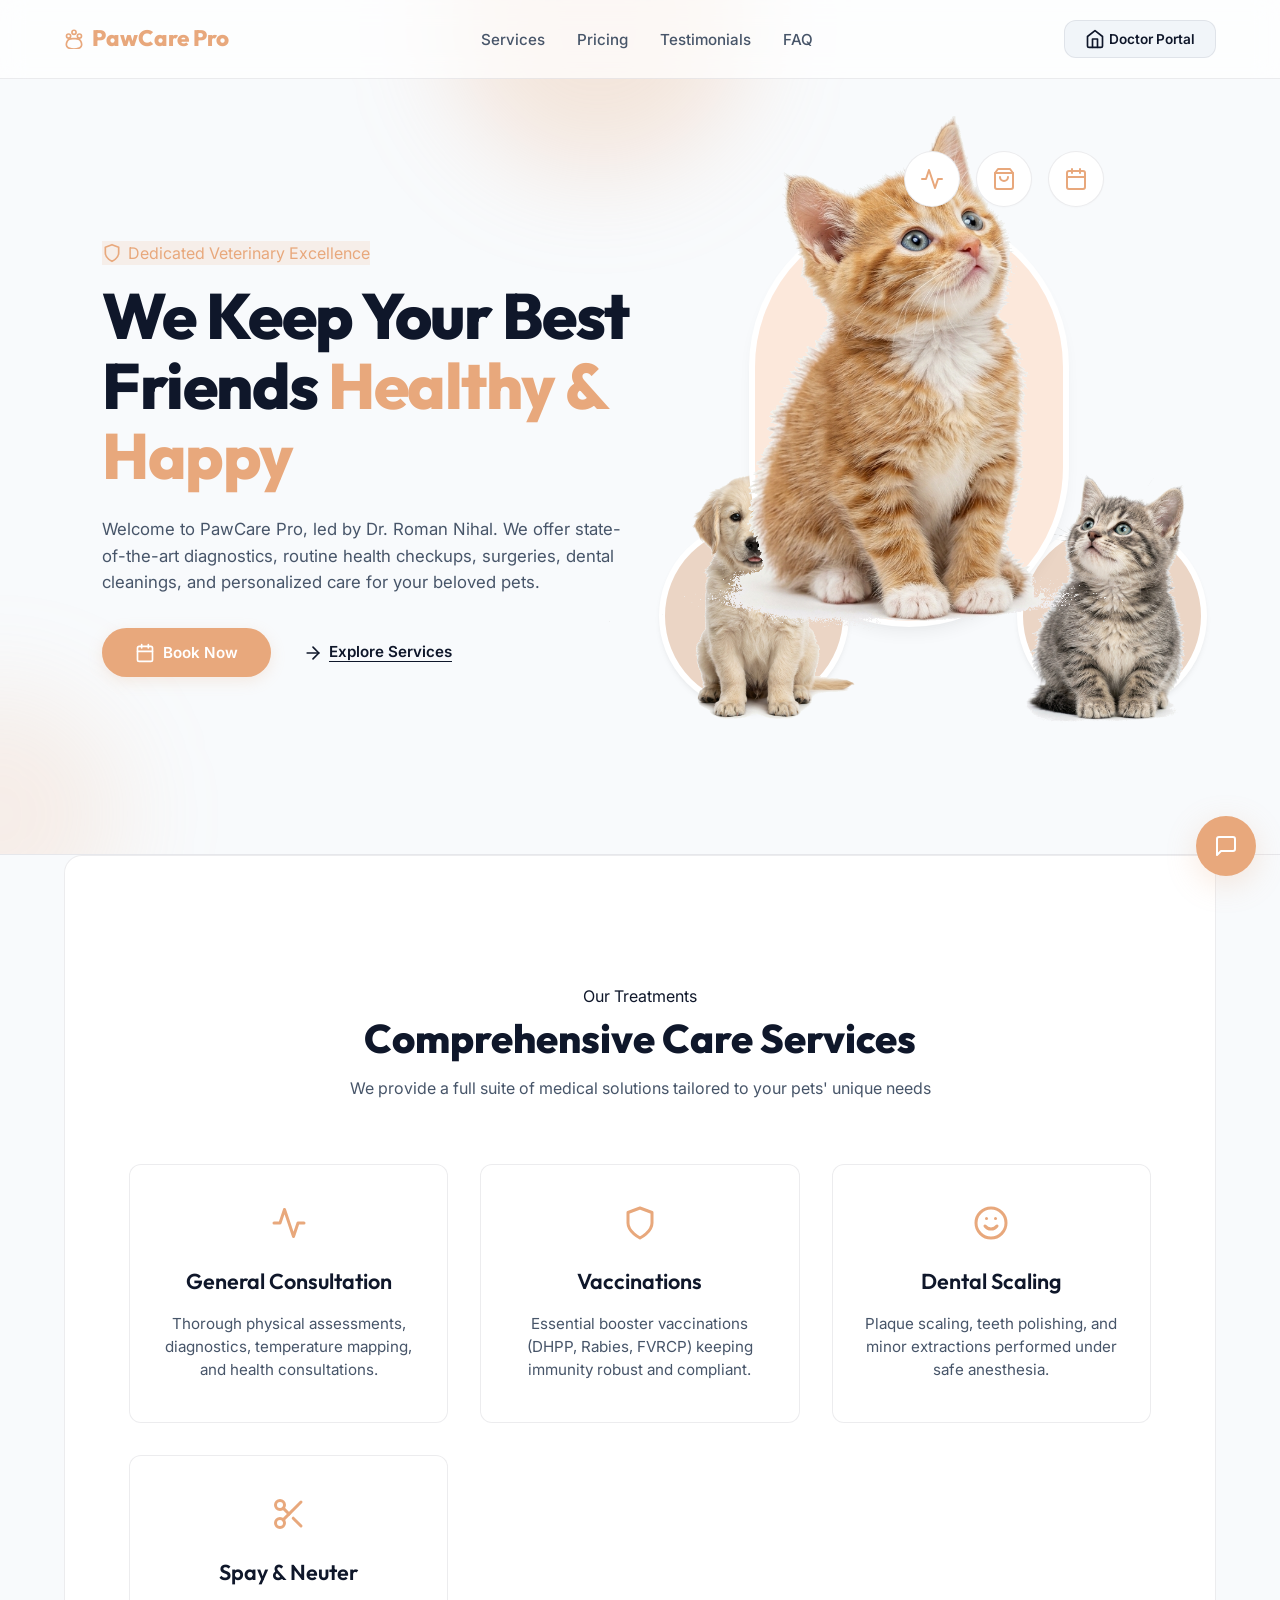
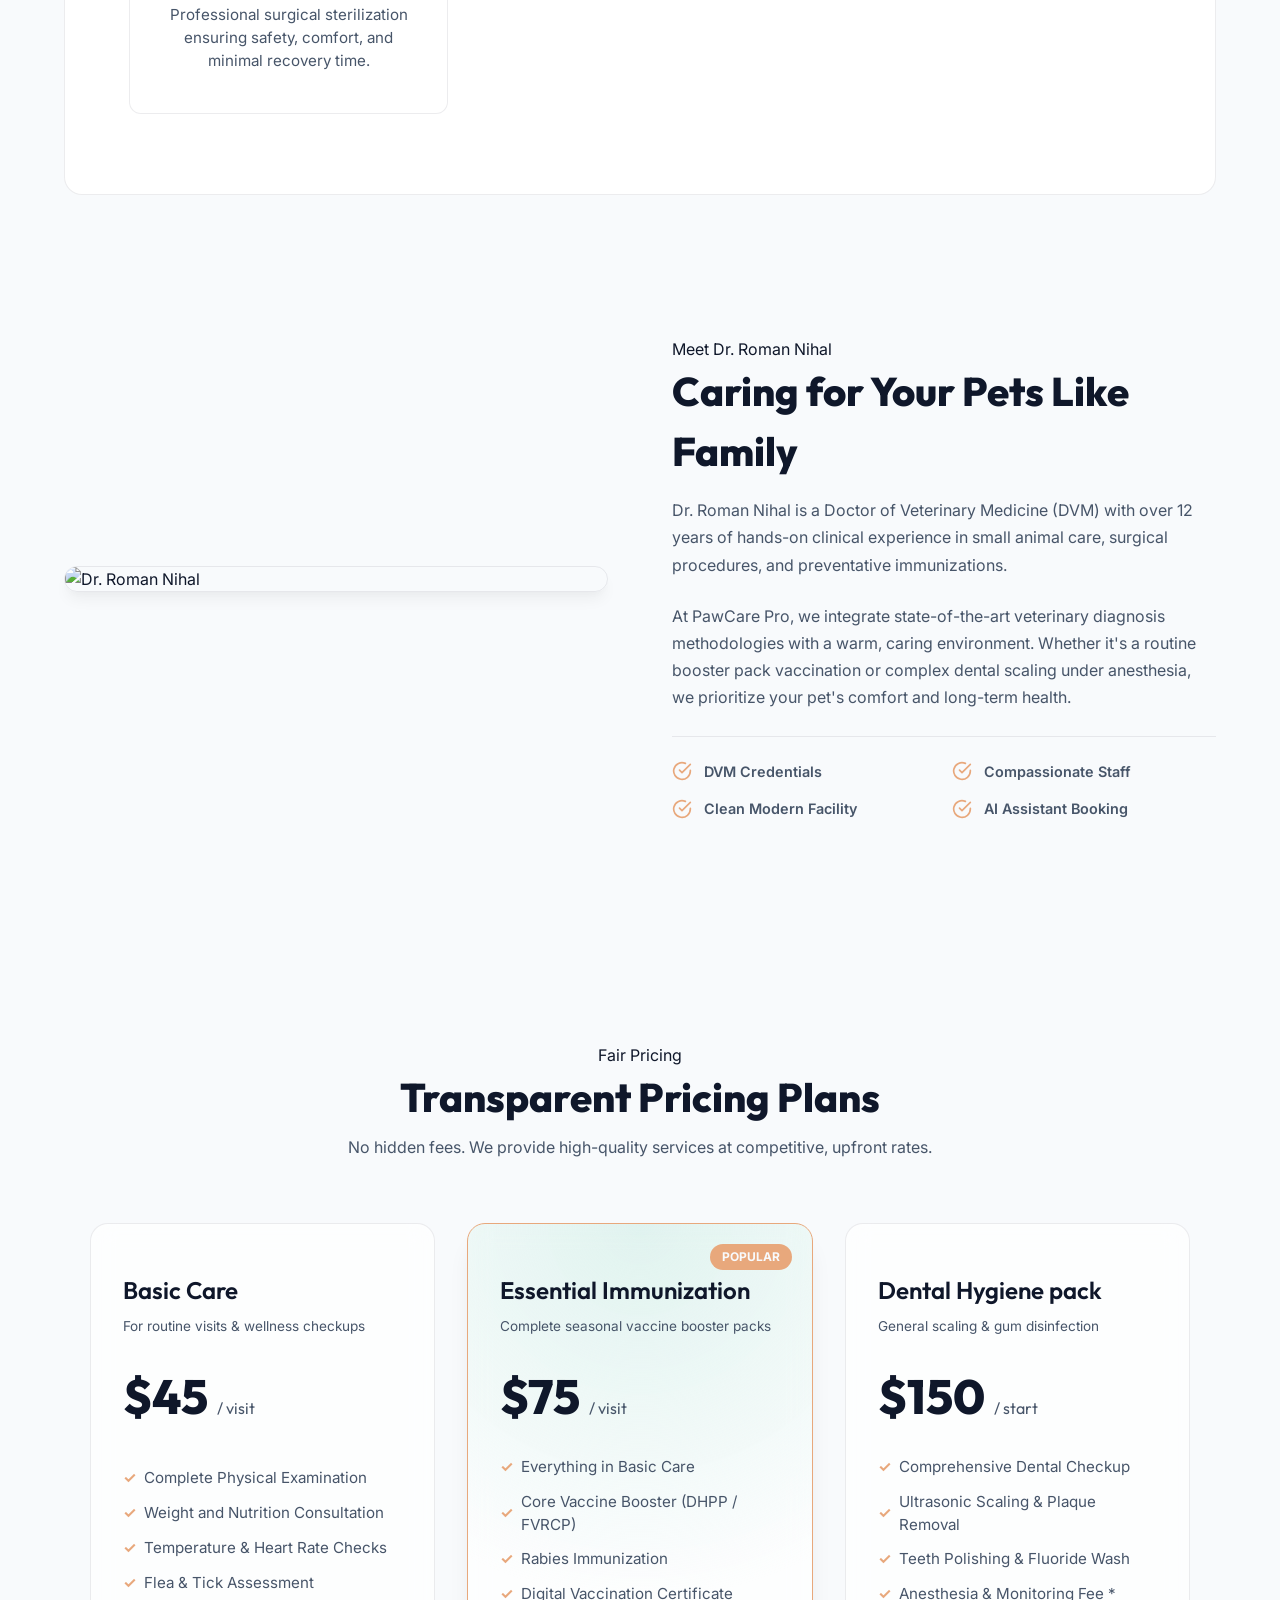
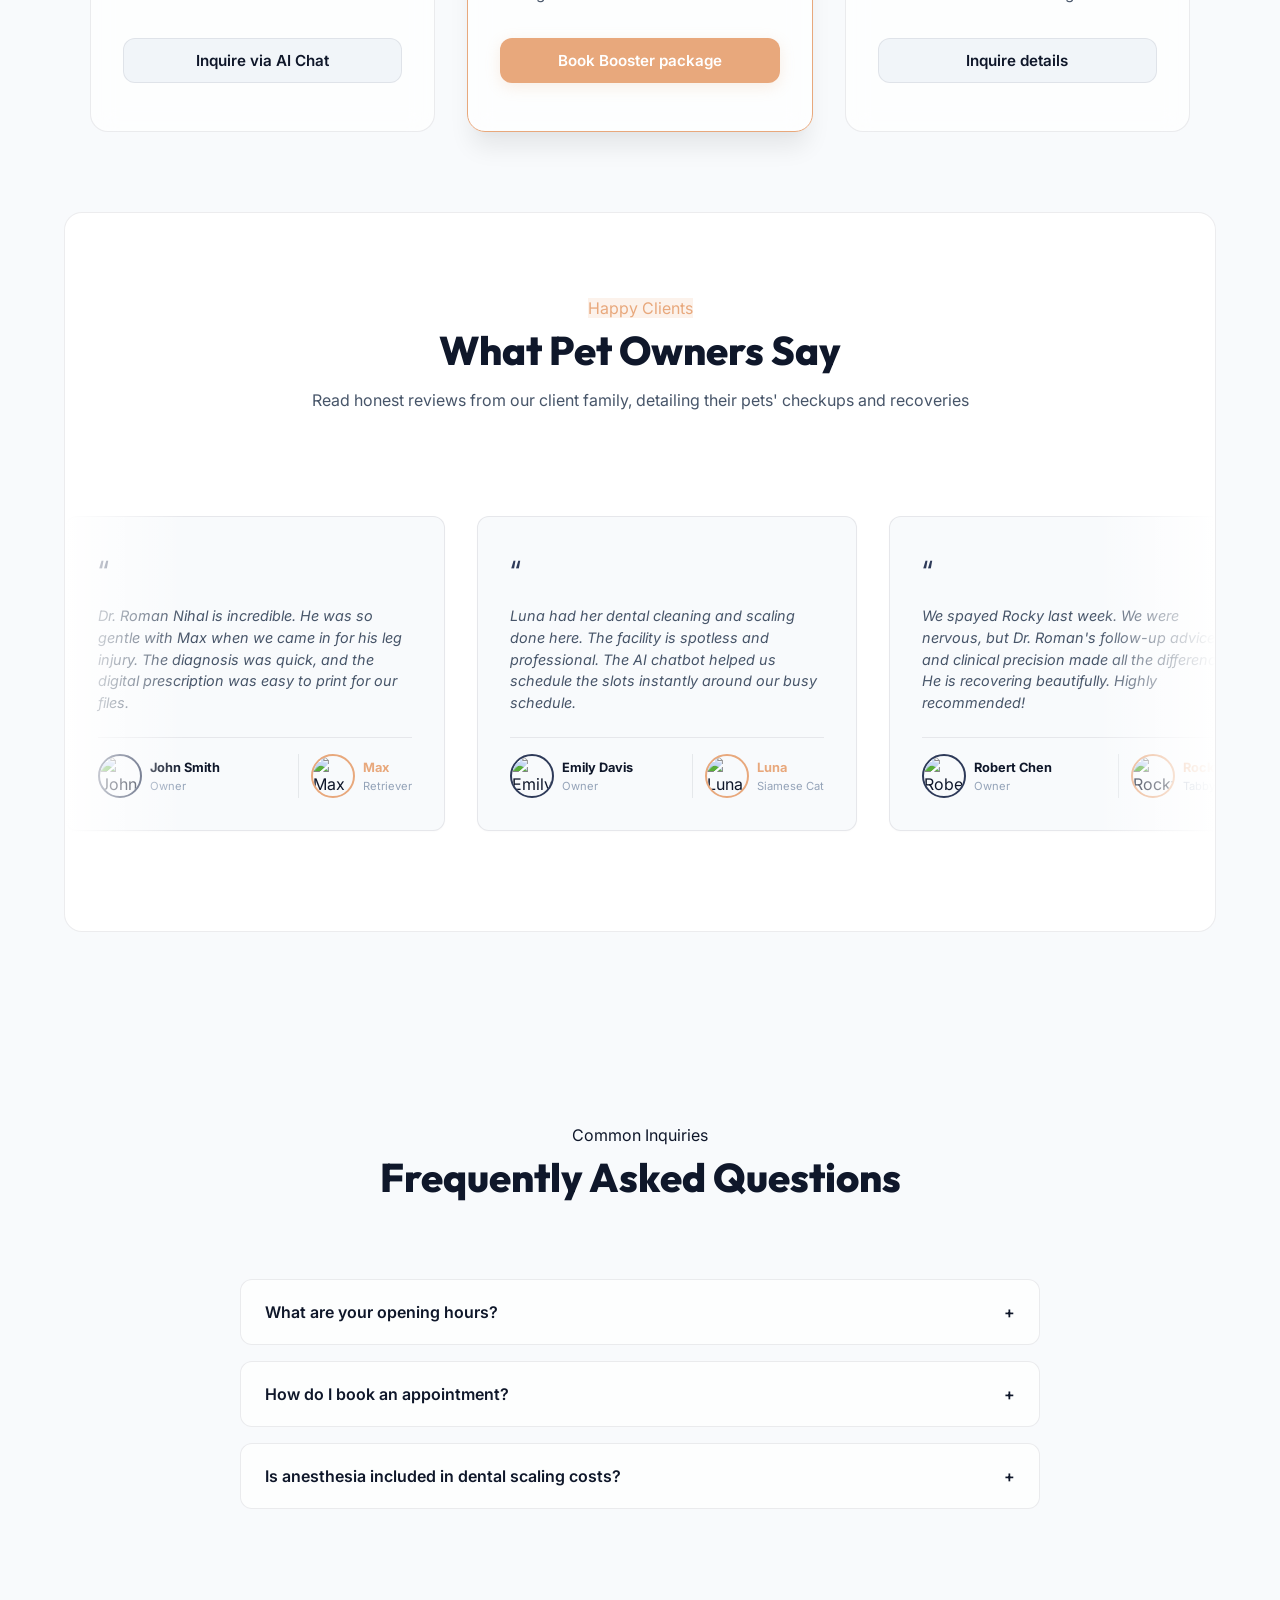
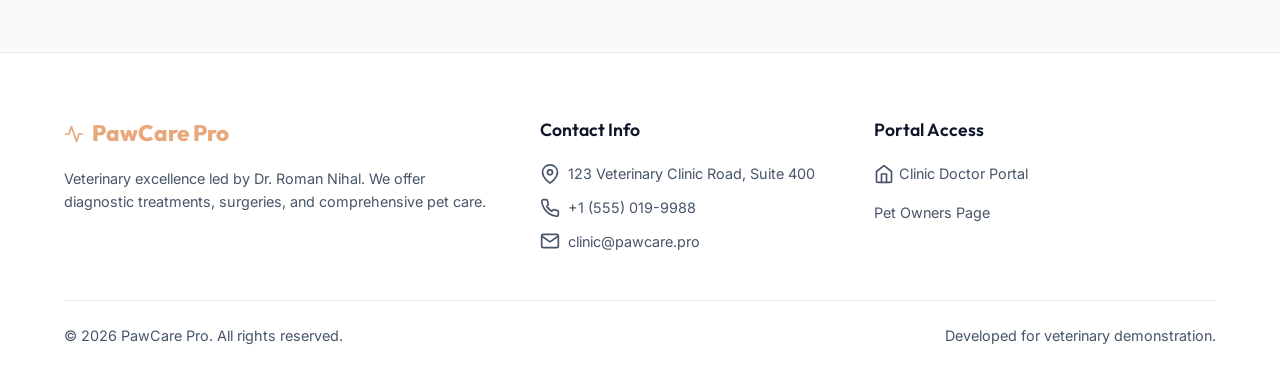
==== index.html @ 24dea9fa "first demo" ====
<!DOCTYPE html>
<html lang="en">
<head>
  <meta charset="UTF-8">
  <meta name="viewport" content="width=device-width, initial-scale=1.0">
  <title>PawCare Pro - Small Animal Veterinary Clinic</title>
  <!-- SEO & Fonts -->
  <meta name="description" content="Welcome to PawCare Pro! Dr. Roman Nihal provides top-tier general consultations, surgery, dental, and custom veterinary treatments. Connect with our AI chatbot to book.">
  <link rel="stylesheet" href="css/main.css">
  <link rel="stylesheet" href="css/landing.css">
</head>
<body>

  <!-- Navigation Header -->
  <header>
    <a href="#" class="logo">
      <svg class="icon" viewBox="0 0 24 24" fill="currentColor" stroke="none" style="color: var(--primary);">
        <circle cx="12" cy="4" r="2.5"></circle>
        <circle cx="5.5" cy="8.5" r="2.5"></circle>
        <circle cx="18.5" cy="8.5" r="2.5"></circle>
        <path d="M10.5 11.5c-2.3 0-5.7 1.2-6.7 3.4C2.7 17.2 2.5 19.5 3.5 21c1 1.5 4 3 8.5 3s7.5-1.5 8.5-3c1-1.5.8-3.8-.3-6.1-1-2.2-4.4-3.4-6.7-3.4h-3Z"></path>
      </svg>
      <span class="text-gradient-primary">PawCare Pro</span>
    </a>
    <ul class="nav-menu">
      <li><a href="#services">Services</a></li>
      <li><a href="#pricing">Pricing</a></li>
      <li><a href="#testimonials">Testimonials</a></li>
      <li><a href="#faq">FAQ</a></li>
    </ul>
    <div>
      <a href="admin.html" class="btn btn-secondary" style="padding: 0.5rem 1.25rem; font-size: 0.85rem; display: inline-flex; align-items: center; gap: 0.25rem;">
        <svg class="icon" viewBox="0 0 24 24"><path d="M3 9l9-7 9 7v11a2 2 0 0 1-2 2H5a2 2 0 0 1-2-2z"></path><polyline points="9 22 9 12 15 12 15 22"></polyline></svg>
        <span>Doctor Portal</span>
      </a>
    </div>
  </header>

  <!-- Hero Section -->
  <section id="hero" class="hero">
    <div class="hero-content">
      <span class="badge badge-info" style="margin-bottom: 1rem; display: inline-flex; align-items: center; gap: 0.35rem; background: var(--primary-glow); color: var(--primary);">
        <svg class="icon" viewBox="0 0 24 24"><path d="M12 22s8-4 8-10V5l-8-3-8 3v7c0 6 8 10 8 10z"></path></svg>
        <span>Dedicated Veterinary Excellence</span>
      </span>
      <h1>We Keep Your Best Friends <span style="color: var(--primary);">Healthy & Happy</span></h1>
      <p>
        Welcome to PawCare Pro, led by Dr. Roman Nihal. We offer state-of-the-art diagnostics, routine health checkups, surgeries, dental cleanings, and personalized care for your beloved pets.
      </p>
      <div class="hero-ctas">
        <button id="hero-book-btn" class="btn btn-primary" style="display: inline-flex; align-items: center; gap: 0.5rem; padding: 0.85rem 2rem; border-radius: var(--radius-full);">
          <svg class="icon" viewBox="0 0 24 24"><rect x="3" y="4" width="18" height="18" rx="2" ry="2"></rect><line x1="16" y1="2" x2="16" y2="6"></line><line x1="8" y1="2" x2="8" y2="6"></line><line x1="3" y1="10" x2="21" y2="10"></line></svg>
          <span>Book Now</span>
        </button>
        <a href="#services" style="display: inline-flex; align-items: center; gap: 0.35rem; color: var(--text-primary); font-weight: 600; text-decoration: underline; text-underline-offset: 4px; font-size: 0.95rem;">
          <svg class="icon" viewBox="0 0 24 24"><line x1="5" y1="12" x2="19" y2="12"></line><polyline points="12 5 19 12 12 19"></polyline></svg>
          <span>Explore Services</span>
        </a>
      </div>
    </div>
    
    <!-- Dribbble-inspired Pet Gallery Layout -->
    <div class="hero-gallery">
      <!-- Top floating badge bubbles -->
      <div class="gallery-badges-row">
        <div class="gallery-badge-circle">
          <svg class="icon" viewBox="0 0 24 24"><polyline points="22 12 18 12 15 21 9 3 6 12 2 12"></polyline></svg>
        </div>
        <div class="gallery-badge-circle">
          <svg class="icon" viewBox="0 0 24 24"><path d="M6 2L3 6v14a2 2 0 0 0 2 2h14a2 2 0 0 0 2-2V6l-3-4z"></path><line x1="3" y1="6" x2="21" y2="6"></line><path d="M16 10a4 4 0 0 1-8 0"></path></svg>
        </div>
        <div class="gallery-badge-circle">
          <svg class="icon" viewBox="0 0 24 24"><rect x="3" y="4" width="18" height="18" rx="2" ry="2"></rect><line x1="16" y1="2" x2="16" y2="6"></line><line x1="8" y1="2" x2="8" y2="6"></line><line x1="3" y1="10" x2="21" y2="10"></line></svg>
        </div>
      </div>

      <!-- Left flanking sleeping puppy (3D Pop-out) -->
      <div class="gallery-left-container">
        <div class="gallery-left-bg"></div>
        <img src="images/hero_dog.png" alt="Puppy sleeping" class="gallery-left-img">
      </div>
      
      <!-- Central vertical oval kitten (3D Pop-out) -->
      <div class="gallery-center-container">
        <div class="gallery-center-bg"></div>
        <img src="images/hero_cat.png" alt="Cute kitten looking up" class="gallery-center-img">
      </div>

      <!-- Right flanking tabby cat (3D Pop-out) -->
      <div class="gallery-right-container">
        <div class="gallery-right-bg"></div>
        <img src="images/hero_cat2.png" alt="Cute cat tabby" class="gallery-right-img">
      </div>
    </div>
  </section>

  <!-- Services Section -->
  <section id="services" class="glass-panel" style="margin: 0 5%; border-radius: var(--radius-lg); background: var(--bg-secondary);">
    <div class="sec-title-container">
      <span class="badge badge-success" style="margin-bottom: 0.5rem;">Our Treatments</span>
      <h2>Comprehensive Care Services</h2>
      <p>We provide a full suite of medical solutions tailored to your pets' unique needs</p>
    </div>
    
    <div class="services-grid">
      <div class="service-card glass-panel">
        <svg class="icon icon-lg" style="color: var(--primary); margin-bottom: 1.5rem;" viewBox="0 0 24 24"><polyline points="22 12 18 12 15 21 9 3 6 12 2 12"></polyline></svg>
        <h3>General Consultation</h3>
        <p>Thorough physical assessments, diagnostics, temperature mapping, and health consultations.</p>
      </div>
      <div class="service-card glass-panel">
        <svg class="icon icon-lg" style="color: var(--primary); margin-bottom: 1.5rem;" viewBox="0 0 24 24"><path d="M12 22s8-4 8-10V5l-8-3-8 3v7c0 6 8 10 8 10z"></path></svg>
        <h3>Vaccinations</h3>
        <p>Essential booster vaccinations (DHPP, Rabies, FVRCP) keeping immunity robust and compliant.</p>
      </div>
      <div class="service-card glass-panel">
        <svg class="icon icon-lg" style="color: var(--primary); margin-bottom: 1.5rem;" viewBox="0 0 24 24"><circle cx="12" cy="12" r="10"></circle><path d="M8 14s1.5 2 4 2 4-2 4-2"></path><line x1="9" y1="9" x2="9.01" y2="9"></line><line x1="15" y1="9" x2="15.01" y2="9"></line></svg>
        <h3>Dental Scaling</h3>
        <p>Plaque scaling, teeth polishing, and minor extractions performed under safe anesthesia.</p>
      </div>
      <div class="service-card glass-panel">
        <svg class="icon icon-lg" style="color: var(--primary); margin-bottom: 1.5rem;" viewBox="0 0 24 24"><circle cx="6" cy="6" r="3"></circle><circle cx="6" cy="18" r="3"></circle><line x1="20" y1="4" x2="8.12" y2="15.88"></line><line x1="14.8" y1="14.8" x2="20" y2="20"></line><line x1="8.12" y1="8.12" x2="12" y2="12"></line></svg>
        <h3>Spay & Neuter</h3>
        <p>Professional surgical sterilization ensuring safety, comfort, and minimal recovery time.</p>
      </div>
    </div>
  </section>

  <!-- Meet the Doctor Section -->
  <section id="about" style="margin: 0 5%; padding: 5rem 0;">
    <div class="about-section">
      <div style="position: relative; border-radius: var(--radius-lg); overflow: hidden; border: 1px solid var(--border-color); box-shadow: var(--shadow-lg);">
        <img src="https://images.unsplash.com/photo-1622253692010-333f2da6031d?auto=format&fit=crop&w=600&h=700&q=80" alt="Dr. Roman Nihal" style="width: 100%; display: block; object-fit: cover; max-height: 500px;">
      </div>
      <div>
        <span class="badge badge-info" style="margin-bottom: 1rem;">Meet Dr. Roman Nihal</span>
        <h2 style="font-size: 2.5rem; font-weight: 800; margin-bottom: 1rem;">Caring for Your Pets Like Family</h2>
        <p style="color: var(--text-secondary); line-height: 1.7; margin-bottom: 1.5rem;">
          Dr. Roman Nihal is a Doctor of Veterinary Medicine (DVM) with over 12 years of hands-on clinical experience in small animal care, surgical procedures, and preventative immunizations.
        </p>
        <p style="color: var(--text-secondary); line-height: 1.7; margin-bottom: 1.5rem;">
          At PawCare Pro, we integrate state-of-the-art veterinary diagnosis methodologies with a warm, caring environment. Whether it's a routine booster pack vaccination or complex dental scaling under anesthesia, we prioritize your pet's comfort and long-term health.
        </p>
        
        <div style="display: grid; grid-template-columns: 1fr 1fr; gap: 1rem; border-top: 1px solid var(--border-color); padding-top: 1.5rem;">
          <div style="display: flex; align-items: center; gap: 0.5rem; color: var(--text-secondary);">
            <svg class="icon" style="color: var(--primary); margin-right: 0.25rem;" viewBox="0 0 24 24"><path d="M22 11.08V12a10 10 0 1 1-5.93-9.14"></path><polyline points="22 4 12 14.01 9 11.01"></polyline></svg>
            <span style="font-weight: 600; font-size: 0.9rem;">DVM Credentials</span>
          </div>
          <div style="display: flex; align-items: center; gap: 0.5rem; color: var(--text-secondary);">
            <svg class="icon" style="color: var(--primary); margin-right: 0.25rem;" viewBox="0 0 24 24"><path d="M22 11.08V12a10 10 0 1 1-5.93-9.14"></path><polyline points="22 4 12 14.01 9 11.01"></polyline></svg>
            <span style="font-weight: 600; font-size: 0.9rem;">Compassionate Staff</span>
          </div>
          <div style="display: flex; align-items: center; gap: 0.5rem; color: var(--text-secondary);">
            <svg class="icon" style="color: var(--primary); margin-right: 0.25rem;" viewBox="0 0 24 24"><path d="M22 11.08V12a10 10 0 1 1-5.93-9.14"></path><polyline points="22 4 12 14.01 9 11.01"></polyline></svg>
            <span style="font-weight: 600; font-size: 0.9rem;">Clean Modern Facility</span>
          </div>
          <div style="display: flex; align-items: center; gap: 0.5rem; color: var(--text-secondary);">
            <svg class="icon" style="color: var(--primary); margin-right: 0.25rem;" viewBox="0 0 24 24"><path d="M22 11.08V12a10 10 0 1 1-5.93-9.14"></path><polyline points="22 4 12 14.01 9 11.01"></polyline></svg>
            <span style="font-weight: 600; font-size: 0.9rem;">AI Assistant Booking</span>
          </div>
        </div>
      </div>
    </div>
  </section>

  <!-- Pricing Section -->
  <section id="pricing">
    <div class="sec-title-container">
      <span class="badge badge-info" style="margin-bottom: 0.5rem;">Fair Pricing</span>
      <h2>Transparent Pricing Plans</h2>
      <p>No hidden fees. We provide high-quality services at competitive, upfront rates.</p>
    </div>
    
    <div class="pricing-grid">
      <div class="pricing-card glass-panel">
        <div class="pricing-header">
          <h3>Basic Care</h3>
          <p style="font-size: 0.85rem; color: var(--text-secondary);">For routine visits & wellness checkups</p>
          <div class="price">$45 <span>/ visit</span></div>
        </div>
        <ul class="pricing-features">
          <li>Complete Physical Examination</li>
          <li>Weight and Nutrition Consultation</li>
          <li>Temperature & Heart Rate Checks</li>
          <li>Flea & Tick Assessment</li>
        </ul>
        <button class="btn btn-secondary chat-open-btn" style="width: 100%;">Inquire via AI Chat</button>
      </div>

      <div class="pricing-card glass-panel popular">
        <div class="popular-badge">POPULAR</div>
        <div class="pricing-header">
          <h3>Essential Immunization</h3>
          <p style="font-size: 0.85rem; color: var(--text-secondary);">Complete seasonal vaccine booster packs</p>
          <div class="price">$75 <span>/ visit</span></div>
        </div>
        <ul class="pricing-features">
          <li>Everything in Basic Care</li>
          <li>Core Vaccine Booster (DHPP / FVRCP)</li>
          <li>Rabies Immunization</li>
          <li>Digital Vaccination Certificate</li>
        </ul>
        <button class="btn btn-primary chat-open-btn" style="width: 100%;">Book Booster package</button>
      </div>

      <div class="pricing-card glass-panel">
        <div class="pricing-header">
          <h3>Dental Hygiene pack</h3>
          <p style="font-size: 0.85rem; color: var(--text-secondary);">General scaling & gum disinfection</p>
          <div class="price">$150 <span>/ start</span></div>
        </div>
        <ul class="pricing-features">
          <li>Comprehensive Dental Checkup</li>
          <li>Ultrasonic Scaling & Plaque Removal</li>
          <li>Teeth Polishing & Fluoride Wash</li>
          <li>Anesthesia & Monitoring Fee *</li>
        </ul>
        <button class="btn btn-secondary chat-open-btn" style="width: 100%;">Inquire details</button>
      </div>
    </div>
  </section>

  <!-- Testimonials Section -->
  <section id="testimonials" class="glass-panel" style="margin: 0 5%; border-radius: var(--radius-lg); background: var(--bg-secondary); padding: 4rem 0;">
    <div class="sec-title-container" style="padding: 0 5%;">
      <span class="badge badge-success" style="margin-bottom: 0.5rem; background: var(--primary-glow); color: var(--primary);">Happy Clients</span>
      <h2>What Pet Owners Say</h2>
      <p style="margin-top: 0.25rem; color: var(--text-secondary);">Read honest reviews from our client family, detailing their pets' checkups and recoveries</p>
    </div>
    
    <div class="testimonials-marquee-container">
      <div class="testimonial-track">
        <!-- Group 1 -->
        <div class="testimonial-group">
          <!-- Card 1 -->
          <div class="testimonial-card-marquee">
            <div class="quote-icon" style="position: relative; left: 0; top: 0; font-size: 2rem; margin-bottom: 0.5rem; color: var(--secondary);">“</div>
            <p class="testimonial-text" style="font-size: 0.9rem; margin-bottom: 1.5rem; text-align: left; line-height: 1.5; color: var(--text-secondary);">
              Dr. Roman Nihal is incredible. He was so gentle with Max when we came in for his leg injury. The diagnosis was quick, and the digital prescription was easy to print for our files.
            </p>
            <div class="testimonial-author" style="display: flex; justify-content: space-between; border-top: 1px solid var(--border-color); padding-top: 1rem; margin-top: auto; align-items: center;">
              <div style="display: flex; align-items: center; gap: 0.5rem;">
                <img src="https://images.unsplash.com/photo-1507003211169-0a1dd7228f2d?auto=format&fit=crop&w=100&h=100&q=80" alt="John" class="author-avatar-img">
                <div style="text-align: left;">
                  <div class="author-name" style="font-size: 0.8rem; font-weight: 700; color: var(--text-primary);">John Smith</div>
                  <div class="author-title" style="font-size: 0.7rem; color: var(--text-tertiary);">Owner</div>
                </div>
              </div>
              <div style="display: flex; align-items: center; gap: 0.5rem; border-left: 1px solid var(--border-color); padding-left: 0.75rem;">
                <img src="https://images.unsplash.com/photo-1543466835-00a7907e9de1?auto=format&fit=crop&w=100&h=100&q=80" alt="Max" class="pet-avatar-img">
                <div style="text-align: left;">
                  <div class="pet-name" style="font-size: 0.8rem; font-weight: 700; color: var(--primary);">Max</div>
                  <div class="pet-breed" style="font-size: 0.7rem; color: var(--text-tertiary);">Retriever</div>
                </div>
              </div>
            </div>
          </div>

          <!-- Card 2 -->
          <div class="testimonial-card-marquee">
            <div class="quote-icon" style="position: relative; left: 0; top: 0; font-size: 2rem; margin-bottom: 0.5rem; color: var(--secondary);">“</div>
            <p class="testimonial-text" style="font-size: 0.9rem; margin-bottom: 1.5rem; text-align: left; line-height: 1.5; color: var(--text-secondary);">
              Luna had her dental cleaning and scaling done here. The facility is spotless and professional. The AI chatbot helped us schedule the slots instantly around our busy schedule.
            </p>
            <div class="testimonial-author" style="display: flex; justify-content: space-between; border-top: 1px solid var(--border-color); padding-top: 1rem; margin-top: auto; align-items: center;">
              <div style="display: flex; align-items: center; gap: 0.5rem;">
                <img src="https://images.unsplash.com/photo-1494790108377-be9c29b29330?auto=format&fit=crop&w=100&h=100&q=80" alt="Emily" class="author-avatar-img">
                <div style="text-align: left;">
                  <div class="author-name" style="font-size: 0.8rem; font-weight: 700; color: var(--text-primary);">Emily Davis</div>
                  <div class="author-title" style="font-size: 0.7rem; color: var(--text-tertiary);">Owner</div>
                </div>
              </div>
              <div style="display: flex; align-items: center; gap: 0.5rem; border-left: 1px solid var(--border-color); padding-left: 0.75rem;">
                <img src="https://images.unsplash.com/photo-1533738363-b7f9aef128ce?auto=format&fit=crop&w=100&h=100&q=80" alt="Luna" class="pet-avatar-img">
                <div style="text-align: left;">
                  <div class="pet-name" style="font-size: 0.8rem; font-weight: 700; color: var(--primary);">Luna</div>
                  <div class="pet-breed" style="font-size: 0.7rem; color: var(--text-tertiary);">Siamese Cat</div>
                </div>
              </div>
            </div>
          </div>

          <!-- Card 3 -->
          <div class="testimonial-card-marquee">
            <div class="quote-icon" style="position: relative; left: 0; top: 0; font-size: 2rem; margin-bottom: 0.5rem; color: var(--secondary);">“</div>
            <p class="testimonial-text" style="font-size: 0.9rem; margin-bottom: 1.5rem; text-align: left; line-height: 1.5; color: var(--text-secondary);">
              We spayed Rocky last week. We were nervous, but Dr. Roman's follow-up advice and clinical precision made all the difference. He is recovering beautifully. Highly recommended!
            </p>
            <div class="testimonial-author" style="display: flex; justify-content: space-between; border-top: 1px solid var(--border-color); padding-top: 1rem; margin-top: auto; align-items: center;">
              <div style="display: flex; align-items: center; gap: 0.5rem;">
                <img src="https://images.unsplash.com/photo-1500648767791-00dcc994a43e?auto=format&fit=crop&w=100&h=100&q=80" alt="Robert" class="author-avatar-img">
                <div style="text-align: left;">
                  <div class="author-name" style="font-size: 0.8rem; font-weight: 700; color: var(--text-primary);">Robert Chen</div>
                  <div class="author-title" style="font-size: 0.7rem; color: var(--text-tertiary);">Owner</div>
                </div>
              </div>
              <div style="display: flex; align-items: center; gap: 0.5rem; border-left: 1px solid var(--border-color); padding-left: 0.75rem;">
                <img src="https://images.unsplash.com/photo-1514888286974-6c03e2ca1dba?auto=format&fit=crop&w=100&h=100&q=80" alt="Rocky" class="pet-avatar-img">
                <div style="text-align: left;">
                  <div class="pet-name" style="font-size: 0.8rem; font-weight: 700; color: var(--primary);">Rocky</div>
                  <div class="pet-breed" style="font-size: 0.7rem; color: var(--text-tertiary);">Tabby Cat</div>
                </div>
              </div>
            </div>
          </div>

          <!-- Card 4 -->
          <div class="testimonial-card-marquee">
            <div class="quote-icon" style="position: relative; left: 0; top: 0; font-size: 2rem; margin-bottom: 0.5rem; color: var(--secondary);">“</div>
            <p class="testimonial-text" style="font-size: 0.9rem; margin-bottom: 1.5rem; text-align: left; line-height: 1.5; color: var(--text-secondary);">
              Dr. Roman Nihal is incredible. He was so gentle with Max when we came in for his leg injury. The diagnosis was quick, and the digital prescription was easy to print for our files.
            </p>
            <div class="testimonial-author" style="display: flex; justify-content: space-between; border-top: 1px solid var(--border-color); padding-top: 1rem; margin-top: auto; align-items: center;">
              <div style="display: flex; align-items: center; gap: 0.5rem;">
                <img src="https://images.unsplash.com/photo-1507003211169-0a1dd7228f2d?auto=format&fit=crop&w=100&h=100&q=80" alt="John" class="author-avatar-img">
                <div style="text-align: left;">
                  <div class="author-name" style="font-size: 0.8rem; font-weight: 700; color: var(--text-primary);">John Smith</div>
                  <div class="author-title" style="font-size: 0.7rem; color: var(--text-tertiary);">Owner</div>
                </div>
              </div>
              <div style="display: flex; align-items: center; gap: 0.5rem; border-left: 1px solid var(--border-color); padding-left: 0.75rem;">
                <img src="https://images.unsplash.com/photo-1543466835-00a7907e9de1?auto=format&fit=crop&w=100&h=100&q=80" alt="Max" class="pet-avatar-img">
                <div style="text-align: left;">
                  <div class="pet-name" style="font-size: 0.8rem; font-weight: 700; color: var(--primary);">Max</div>
                  <div class="pet-breed" style="font-size: 0.7rem; color: var(--text-tertiary);">Retriever</div>
                </div>
              </div>
            </div>
          </div>

          <!-- Card 5 -->
          <div class="testimonial-card-marquee">
            <div class="quote-icon" style="position: relative; left: 0; top: 0; font-size: 2rem; margin-bottom: 0.5rem; color: var(--secondary);">“</div>
            <p class="testimonial-text" style="font-size: 0.9rem; margin-bottom: 1.5rem; text-align: left; line-height: 1.5; color: var(--text-secondary);">
              Luna had her dental cleaning and scaling done here. The facility is spotless and professional. The AI chatbot helped us schedule the slots instantly around our busy schedule.
            </p>
            <div class="testimonial-author" style="display: flex; justify-content: space-between; border-top: 1px solid var(--border-color); padding-top: 1rem; margin-top: auto; align-items: center;">
              <div style="display: flex; align-items: center; gap: 0.5rem;">
                <img src="https://images.unsplash.com/photo-1494790108377-be9c29b29330?auto=format&fit=crop&w=100&h=100&q=80" alt="Emily" class="author-avatar-img">
                <div style="text-align: left;">
                  <div class="author-name" style="font-size: 0.8rem; font-weight: 700; color: var(--text-primary);">Emily Davis</div>
                  <div class="author-title" style="font-size: 0.7rem; color: var(--text-tertiary);">Owner</div>
                </div>
              </div>
              <div style="display: flex; align-items: center; gap: 0.5rem; border-left: 1px solid var(--border-color); padding-left: 0.75rem;">
                <img src="https://images.unsplash.com/photo-1533738363-b7f9aef128ce?auto=format&fit=crop&w=100&h=100&q=80" alt="Luna" class="pet-avatar-img">
                <div style="text-align: left;">
                  <div class="pet-name" style="font-size: 0.8rem; font-weight: 700; color: var(--primary);">Luna</div>
                  <div class="pet-breed" style="font-size: 0.7rem; color: var(--text-tertiary);">Siamese Cat</div>
                </div>
              </div>
            </div>
          </div>

          <!-- Card 6 -->
          <div class="testimonial-card-marquee">
            <div class="quote-icon" style="position: relative; left: 0; top: 0; font-size: 2rem; margin-bottom: 0.5rem; color: var(--secondary);">“</div>
            <p class="testimonial-text" style="font-size: 0.9rem; margin-bottom: 1.5rem; text-align: left; line-height: 1.5; color: var(--text-secondary);">
              We spayed Rocky last week. We were nervous, but Dr. Roman's follow-up advice and clinical precision made all the difference. He is recovering beautifully. Highly recommended!
            </p>
            <div class="testimonial-author" style="display: flex; justify-content: space-between; border-top: 1px solid var(--border-color); padding-top: 1rem; margin-top: auto; align-items: center;">
              <div style="display: flex; align-items: center; gap: 0.5rem;">
                <img src="https://images.unsplash.com/photo-1500648767791-00dcc994a43e?auto=format&fit=crop&w=100&h=100&q=80" alt="Robert" class="author-avatar-img">
                <div style="text-align: left;">
                  <div class="author-name" style="font-size: 0.8rem; font-weight: 700; color: var(--text-primary);">Robert Chen</div>
                  <div class="author-title" style="font-size: 0.7rem; color: var(--text-tertiary);">Owner</div>
                </div>
              </div>
              <div style="display: flex; align-items: center; gap: 0.5rem; border-left: 1px solid var(--border-color); padding-left: 0.75rem;">
                <img src="https://images.unsplash.com/photo-1514888286974-6c03e2ca1dba?auto=format&fit=crop&w=100&h=100&q=80" alt="Rocky" class="pet-avatar-img">
                <div style="text-align: left;">
                  <div class="pet-name" style="font-size: 0.8rem; font-weight: 700; color: var(--primary);">Rocky</div>
                  <div class="pet-breed" style="font-size: 0.7rem; color: var(--text-tertiary);">Tabby Cat</div>
                </div>
              </div>
            </div>
          </div>
        </div>

        <!-- Group 2 -->
        <div class="testimonial-group">
          <!-- Card 1 -->
          <div class="testimonial-card-marquee">
            <div class="quote-icon" style="position: relative; left: 0; top: 0; font-size: 2rem; margin-bottom: 0.5rem; color: var(--secondary);">“</div>
            <p class="testimonial-text" style="font-size: 0.9rem; margin-bottom: 1.5rem; text-align: left; line-height: 1.5; color: var(--text-secondary);">
              Dr. Roman Nihal is incredible. He was so gentle with Max when we came in for his leg injury. The diagnosis was quick, and the digital prescription was easy to print for our files.
            </p>
            <div class="testimonial-author" style="display: flex; justify-content: space-between; border-top: 1px solid var(--border-color); padding-top: 1rem; margin-top: auto; align-items: center;">
              <div style="display: flex; align-items: center; gap: 0.5rem;">
                <img src="https://images.unsplash.com/photo-1507003211169-0a1dd7228f2d?auto=format&fit=crop&w=100&h=100&q=80" alt="John" class="author-avatar-img">
                <div style="text-align: left;">
                  <div class="author-name" style="font-size: 0.8rem; font-weight: 700; color: var(--text-primary);">John Smith</div>
                  <div class="author-title" style="font-size: 0.7rem; color: var(--text-tertiary);">Owner</div>
                </div>
              </div>
              <div style="display: flex; align-items: center; gap: 0.5rem; border-left: 1px solid var(--border-color); padding-left: 0.75rem;">
                <img src="https://images.unsplash.com/photo-1543466835-00a7907e9de1?auto=format&fit=crop&w=100&h=100&q=80" alt="Max" class="pet-avatar-img">
                <div style="text-align: left;">
                  <div class="pet-name" style="font-size: 0.8rem; font-weight: 700; color: var(--primary);">Max</div>
                  <div class="pet-breed" style="font-size: 0.7rem; color: var(--text-tertiary);">Retriever</div>
                </div>
              </div>
            </div>
          </div>

          <!-- Card 2 -->
          <div class="testimonial-card-marquee">
            <div class="quote-icon" style="position: relative; left: 0; top: 0; font-size: 2rem; margin-bottom: 0.5rem; color: var(--secondary);">“</div>
            <p class="testimonial-text" style="font-size: 0.9rem; margin-bottom: 1.5rem; text-align: left; line-height: 1.5; color: var(--text-secondary);">
              Luna had her dental cleaning and scaling done here. The facility is spotless and professional. The AI chatbot helped us schedule the slots instantly around our busy schedule.
            </p>
            <div class="testimonial-author" style="display: flex; justify-content: space-between; border-top: 1px solid var(--border-color); padding-top: 1rem; margin-top: auto; align-items: center;">
              <div style="display: flex; align-items: center; gap: 0.5rem;">
                <img src="https://images.unsplash.com/photo-1494790108377-be9c29b29330?auto=format&fit=crop&w=100&h=100&q=80" alt="Emily" class="author-avatar-img">
                <div style="text-align: left;">
                  <div class="author-name" style="font-size: 0.8rem; font-weight: 700; color: var(--text-primary);">Emily Davis</div>
                  <div class="author-title" style="font-size: 0.7rem; color: var(--text-tertiary);">Owner</div>
                </div>
              </div>
              <div style="display: flex; align-items: center; gap: 0.5rem; border-left: 1px solid var(--border-color); padding-left: 0.75rem;">
                <img src="https://images.unsplash.com/photo-1533738363-b7f9aef128ce?auto=format&fit=crop&w=100&h=100&q=80" alt="Luna" class="pet-avatar-img">
                <div style="text-align: left;">
                  <div class="pet-name" style="font-size: 0.8rem; font-weight: 700; color: var(--primary);">Luna</div>
                  <div class="pet-breed" style="font-size: 0.7rem; color: var(--text-tertiary);">Siamese Cat</div>
                </div>
              </div>
            </div>
          </div>

          <!-- Card 3 -->
          <div class="testimonial-card-marquee">
            <div class="quote-icon" style="position: relative; left: 0; top: 0; font-size: 2rem; margin-bottom: 0.5rem; color: var(--secondary);">“</div>
            <p class="testimonial-text" style="font-size: 0.9rem; margin-bottom: 1.5rem; text-align: left; line-height: 1.5; color: var(--text-secondary);">
              We spayed Rocky last week. We were nervous, but Dr. Roman's follow-up advice and clinical precision made all the difference. He is recovering beautifully. Highly recommended!
            </p>
            <div class="testimonial-author" style="display: flex; justify-content: space-between; border-top: 1px solid var(--border-color); padding-top: 1rem; margin-top: auto; align-items: center;">
              <div style="display: flex; align-items: center; gap: 0.5rem;">
                <img src="https://images.unsplash.com/photo-1500648767791-00dcc994a43e?auto=format&fit=crop&w=100&h=100&q=80" alt="Robert" class="author-avatar-img">
                <div style="text-align: left;">
                  <div class="author-name" style="font-size: 0.8rem; font-weight: 700; color: var(--text-primary);">Robert Chen</div>
                  <div class="author-title" style="font-size: 0.7rem; color: var(--text-tertiary);">Owner</div>
                </div>
              </div>
              <div style="display: flex; align-items: center; gap: 0.5rem; border-left: 1px solid var(--border-color); padding-left: 0.75rem;">
                <img src="https://images.unsplash.com/photo-1514888286974-6c03e2ca1dba?auto=format&fit=crop&w=100&h=100&q=80" alt="Rocky" class="pet-avatar-img">
                <div style="text-align: left;">
                  <div class="pet-name" style="font-size: 0.8rem; font-weight: 700; color: var(--primary);">Rocky</div>
                  <div class="pet-breed" style="font-size: 0.7rem; color: var(--text-tertiary);">Tabby Cat</div>
                </div>
              </div>
            </div>
          </div>

          <!-- Card 4 -->
          <div class="testimonial-card-marquee">
            <div class="quote-icon" style="position: relative; left: 0; top: 0; font-size: 2rem; margin-bottom: 0.5rem; color: var(--secondary);">“</div>
            <p class="testimonial-text" style="font-size: 0.9rem; margin-bottom: 1.5rem; text-align: left; line-height: 1.5; color: var(--text-secondary);">
              Dr. Roman Nihal is incredible. He was so gentle with Max when we came in for his leg injury. The diagnosis was quick, and the digital prescription was easy to print for our files.
            </p>
            <div class="testimonial-author" style="display: flex; justify-content: space-between; border-top: 1px solid var(--border-color); padding-top: 1rem; margin-top: auto; align-items: center;">
              <div style="display: flex; align-items: center; gap: 0.5rem;">
                <img src="https://images.unsplash.com/photo-1507003211169-0a1dd7228f2d?auto=format&fit=crop&w=100&h=100&q=80" alt="John" class="author-avatar-img">
                <div style="text-align: left;">
                  <div class="author-name" style="font-size: 0.8rem; font-weight: 700; color: var(--text-primary);">John Smith</div>
                  <div class="author-title" style="font-size: 0.7rem; color: var(--text-tertiary);">Owner</div>
                </div>
              </div>
              <div style="display: flex; align-items: center; gap: 0.5rem; border-left: 1px solid var(--border-color); padding-left: 0.75rem;">
                <img src="https://images.unsplash.com/photo-1543466835-00a7907e9de1?auto=format&fit=crop&w=100&h=100&q=80" alt="Max" class="pet-avatar-img">
                <div style="text-align: left;">
                  <div class="pet-name" style="font-size: 0.8rem; font-weight: 700; color: var(--primary);">Max</div>
                  <div class="pet-breed" style="font-size: 0.7rem; color: var(--text-tertiary);">Retriever</div>
                </div>
              </div>
            </div>
          </div>

          <!-- Card 5 -->
          <div class="testimonial-card-marquee">
            <div class="quote-icon" style="position: relative; left: 0; top: 0; font-size: 2rem; margin-bottom: 0.5rem; color: var(--secondary);">“</div>
            <p class="testimonial-text" style="font-size: 0.9rem; margin-bottom: 1.5rem; text-align: left; line-height: 1.5; color: var(--text-secondary);">
              Luna had her dental cleaning and scaling done here. The facility is spotless and professional. The AI chatbot helped us schedule the slots instantly around our busy schedule.
            </p>
            <div class="testimonial-author" style="display: flex; justify-content: space-between; border-top: 1px solid var(--border-color); padding-top: 1rem; margin-top: auto; align-items: center;">
              <div style="display: flex; align-items: center; gap: 0.5rem;">
                <img src="https://images.unsplash.com/photo-1494790108377-be9c29b29330?auto=format&fit=crop&w=100&h=100&q=80" alt="Emily" class="author-avatar-img">
                <div style="text-align: left;">
                  <div class="author-name" style="font-size: 0.8rem; font-weight: 700; color: var(--text-primary);">Emily Davis</div>
                  <div class="author-title" style="font-size: 0.7rem; color: var(--text-tertiary);">Owner</div>
                </div>
              </div>
              <div style="display: flex; align-items: center; gap: 0.5rem; border-left: 1px solid var(--border-color); padding-left: 0.75rem;">
                <img src="https://images.unsplash.com/photo-1533738363-b7f9aef128ce?auto=format&fit=crop&w=100&h=100&q=80" alt="Luna" class="pet-avatar-img">
                <div style="text-align: left;">
                  <div class="pet-name" style="font-size: 0.8rem; font-weight: 700; color: var(--primary);">Luna</div>
                  <div class="pet-breed" style="font-size: 0.7rem; color: var(--text-tertiary);">Siamese Cat</div>
                </div>
              </div>
            </div>
          </div>

          <!-- Card 6 -->
          <div class="testimonial-card-marquee">
            <div class="quote-icon" style="position: relative; left: 0; top: 0; font-size: 2rem; margin-bottom: 0.5rem; color: var(--secondary);">“</div>
            <p class="testimonial-text" style="font-size: 0.9rem; margin-bottom: 1.5rem; text-align: left; line-height: 1.5; color: var(--text-secondary);">
              We spayed Rocky last week. We were nervous, but Dr. Roman's follow-up advice and clinical precision made all the difference. He is recovering beautifully. Highly recommended!
            </p>
            <div class="testimonial-author" style="display: flex; justify-content: space-between; border-top: 1px solid var(--border-color); padding-top: 1rem; margin-top: auto; align-items: center;">
              <div style="display: flex; align-items: center; gap: 0.5rem;">
                <img src="https://images.unsplash.com/photo-1500648767791-00dcc994a43e?auto=format&fit=crop&w=100&h=100&q=80" alt="Robert" class="author-avatar-img">
                <div style="text-align: left;">
                  <div class="author-name" style="font-size: 0.8rem; font-weight: 700; color: var(--text-primary);">Robert Chen</div>
                  <div class="author-title" style="font-size: 0.7rem; color: var(--text-tertiary);">Owner</div>
                </div>
              </div>
              <div style="display: flex; align-items: center; gap: 0.5rem; border-left: 1px solid var(--border-color); padding-left: 0.75rem;">
                <img src="https://images.unsplash.com/photo-1514888286974-6c03e2ca1dba?auto=format&fit=crop&w=100&h=100&q=80" alt="Rocky" class="pet-avatar-img">
                <div style="text-align: left;">
                  <div class="pet-name" style="font-size: 0.8rem; font-weight: 700; color: var(--primary);">Rocky</div>
                  <div class="pet-breed" style="font-size: 0.7rem; color: var(--text-tertiary);">Tabby Cat</div>
                </div>
              </div>
            </div>
          </div>
        </div>
      </div>
    </div>
  </section>

  <!-- FAQ Section -->
  <section id="faq">
    <div class="sec-title-container">
      <span class="badge badge-info" style="margin-bottom: 0.5rem;">Common Inquiries</span>
      <h2>Frequently Asked Questions</h2>
    </div>
    
    <div class="faq-container">
      <div class="faq-item">
        <div class="faq-question">What are your opening hours? <span>+</span></div>
        <div class="faq-answer">
          We are open Monday to Friday from 9:00 AM to 6:00 PM, and Saturday from 10:00 AM to 3:00 PM. We are closed on Sundays.
        </div>
      </div>
      <div class="faq-item">
        <div class="faq-question">How do I book an appointment? <span>+</span></div>
        <div class="faq-answer">
          Simply open the floating AI chatbot at the bottom right corner of this screen. The chatbot can view Dr. Roman's calendar, check open slots, and book you in instantly!
        </div>
      </div>
      <div class="faq-item">
        <div class="faq-question">Is anesthesia included in dental scaling costs? <span>+</span></div>
        <div class="faq-answer">
          General anesthesia is evaluated and charged separately based on your pet's size, weight, and blood work parameters to ensure maximum safety.
        </div>
      </div>
    </div>
  </section>

  <!-- Footer Section -->
  <footer>
    <div class="footer-grid">
      <div class="footer-col">
        <a href="#" class="logo" style="margin-bottom: 1rem;">
          <svg class="icon" viewBox="0 0 24 24" style="color: var(--primary);"><path d="M22 12h-4l-3 9L9 3l-3 9H2"></path></svg>
          <span class="text-gradient-primary">PawCare Pro</span>
        </a>
        <p style="margin-top: 0.5rem; line-height: 1.6;">
          Veterinary excellence led by Dr. Roman Nihal. We offer diagnostic treatments, surgeries, and comprehensive pet care.
        </p>
      </div>
      <div class="footer-col">
        <h3>Contact Info</h3>
        <ul>
          <li style="display: flex; align-items: center; gap: 0.5rem;">
            <svg class="icon" viewBox="0 0 24 24"><path d="M21 10c0 7-9 13-9 13s-9-6-9-13a9 9 0 0 1 18 0z"></path><circle cx="12" cy="10" r="3"></circle></svg>
            <span>123 Veterinary Clinic Road, Suite 400</span>
          </li>
          <li style="display: flex; align-items: center; gap: 0.5rem;">
            <svg class="icon" viewBox="0 0 24 24"><path d="M22 16.92v3a2 2 0 0 1-2.18 2 19.79 19.79 0 0 1-8.63-3.07 19.5 19.5 0 0 1-6-6 19.79 19.79 0 0 1-3.07-8.67A2 2 0 0 1 4.11 2h3a2 2 0 0 1 2 1.72 12.84 12.84 0 0 0 .7 2.81 2 2 0 0 1-.45 2.11L8.09 9.91a16 16 0 0 0 6 6l1.27-1.27a2 2 0 0 1 2.11-.45 12.84 12.84 0 0 0 2.81.7A2 2 0 0 1 22 16.92z"></path></svg>
            <span>+1 (555) 019-9988</span>
          </li>
          <li style="display: flex; align-items: center; gap: 0.5rem;">
            <svg class="icon" viewBox="0 0 24 24"><path d="M4 4h16c1.1 0 2 .9 2 2v12c0 1.1-.9 2-2 2H4c-1.1 0-2-.9-2-2V6c0-1.1.9-2 2-2z"></path><polyline points="22,6 12,13 2,6"></polyline></svg>
            <span>clinic@pawcare.pro</span>
          </li>
        </ul>
      </div>
      <div class="footer-col">
        <h3>Portal Access</h3>
        <ul>
          <li>
            <a href="admin.html" style="display: inline-flex; align-items: center; gap: 0.35rem;">
              <svg class="icon" viewBox="0 0 24 24"><path d="M3 9l9-7 9 7v11a2 2 0 0 1-2 2H5a2 2 0 0 1-2-2z"></path><polyline points="9 22 9 12 15 12 15 22"></polyline></svg>
              <span>Clinic Doctor Portal</span>
            </a>
          </li>
          <li><a href="#services">Pet Owners Page</a></li>
        </ul>
      </div>
    </div>
    <div class="footer-bottom">
      <p>&copy; 2026 PawCare Pro. All rights reserved.</p>
      <p>Developed for veterinary demonstration.</p>
    </div>
  </footer>

  <!-- Floating Chatbot Widget Pane -->
  <div class="chatbot-widget">
    <button id="chat-trigger" class="chat-trigger" title="Chat with Vet AI">
      <svg class="icon" style="width: 1.5rem; height: 1.5rem;" viewBox="0 0 24 24"><path d="M21 15a2 2 0 0 1-2 2H7l-4 4V5a2 2 0 0 1 2-2h14a2 2 0 0 1 2 2z"></path></svg>
    </button>
    
    <div id="chat-panel" class="chat-panel glass-panel">
      <div class="chat-header">
        <div class="chat-header-info">
          <div class="chat-avatar">
            <svg class="icon" style="color: white;" viewBox="0 0 24 24"><path d="M22 12h-4l-3 9L9 3l-3 9H2"></path></svg>
          </div>
          <div>
            <span class="chat-title-text">Vet AI Assistant</span>
            <div class="chat-subtitle-text">Ask services, prices or book appointment</div>
          </div>
        </div>
        <button id="chat-close-btn" class="btn-icon" style="width: 2rem; height: 2rem;">&times;</button>
      </div>
      
      <!-- Messages Stream -->
      <div id="chat-body-stream" class="chat-body-stream">
        <div class="chat-bubble-p bot">
          Hello! I am PawCare Pro's AI Assistant. Ask me anything about our services, pricing, or say "book appointment" to secure a time slot!
        </div>
      </div>
      
      <!-- Input Area -->
      <div class="chat-input-row">
        <input type="text" id="chat-user-input" class="form-input" placeholder="Ask about checkups, price, book time..." style="flex-grow: 1;">
        <button id="chat-send-btn" class="btn btn-primary" style="padding: 0.5rem 1rem;">Send</button>
      </div>
    </div>
  </div>

  <!-- Chatbot scripts -->
  <script type="module" src="js/chatbot.js"></script>

  <!-- Interactive page accordion scripts -->
  <script>
    document.querySelectorAll('.faq-question').forEach(q => {
      q.addEventListener('click', () => {
        const item = q.parentElement;
        item.classList.toggle('active');
      });
    });

    // Chat open buttons
    document.querySelectorAll('.chat-open-btn, #hero-book-btn').forEach(btn => {
      btn.addEventListener('click', () => {
        const trigger = document.getElementById('chat-trigger');
        const panel = document.getElementById('chat-panel');
        panel.classList.add('active');
        // If booking button was clicked, seed initial input intent
        if (btn.id === 'hero-book-btn') {
          const input = document.getElementById('chat-user-input');
          input.value = "I'd like to book an appointment";
          input.focus();
        }
      });
    });
  </script>

</body>
</html>
---- css/main.css ----
/* VetCare Pro - Core Design System & Variables */
@import url('https://fonts.googleapis.com/css2?family=Inter:wght@300;400;500;600;700&family=Outfit:wght@400;500;600;700;800&display=swap');

:root {
  /* Font Families */
  --font-heading: 'Outfit', -apple-system, BlinkMacSystemFont, "Segoe UI", Roboto, sans-serif;
  --font-body: 'Inter', -apple-system, BlinkMacSystemFont, "Segoe UI", Roboto, sans-serif;

  /* Premium Color Palette (Modern, International Light Theme) */
  --bg-primary: #f8fafc;
  --bg-secondary: #ffffff;
  --bg-tertiary: #f1f5f9;
  --bg-card: rgba(255, 255, 255, 0.85);
  --bg-glass: rgba(255, 255, 255, 0.7);
  
  --text-primary: #0f172a;
  --text-secondary: #475569;
  --text-tertiary: #94a3b8;
  
  --primary: #e8a87c; /* Warm Peach - modern, friendly, welcoming */
  --primary-glow: rgba(232, 168, 124, 0.15);
  --primary-hover: #df9767;
  
  --secondary: #2e3a59; /* Soft Navy / Slate Blue - premium, professional contrast */
  --secondary-glow: rgba(46, 58, 89, 0.1);
  --secondary-hover: #1e273f;
  
  --accent: #f43f5e; /* Rose - warm, friendly, caring */
  --accent-glow: rgba(244, 63, 94, 0.1);
  
  --success: #e8a87c; /* Keep brand matching for success states */
  --warning: #f59e0b;
  --danger: #ef4444;
  --info: #2e3a59;

  --border-color: rgba(15, 23, 42, 0.08);
  --border-focus: rgba(232, 168, 124, 0.5);
  
  /* Shadow & Blur System */
  --shadow-sm: 0 1px 2px 0 rgba(0, 0, 0, 0.02);
  --shadow-md: 0 4px 6px -1px rgba(0, 0, 0, 0.05), 0 2px 4px -1px rgba(0, 0, 0, 0.03);
  --shadow-lg: 0 10px 15px -3px rgba(0, 0, 0, 0.05), 0 4px 6px -2px rgba(0, 0, 0, 0.02);
  --shadow-xl: 0 20px 25px -5px rgba(0, 0, 0, 0.08), 0 10px 10px -5px rgba(0, 0, 0, 0.02);
  --shadow-glow: 0 0 20px rgba(232, 168, 124, 0.15);
  
  --glass-blur: blur(12px);
  --radius-sm: 6px;
  --radius-md: 12px;
  --radius-lg: 18px;
  --radius-full: 9999px;
  
  --transition-fast: 0.15s ease;
  --transition-normal: 0.3s cubic-bezier(0.4, 0, 0.2, 1);
  --transition-slow: 0.5s cubic-bezier(0.4, 0, 0.2, 1);
}

/* Dark Theme Variables if ever toggled */
.dark-theme {
  --bg-primary: #0b0f19;
  --bg-secondary: #111827;
  --bg-tertiary: #1f2937;
  --bg-card: rgba(17, 24, 39, 0.7);
  --bg-glass: rgba(17, 24, 39, 0.45);
  
  --text-primary: #f3f4f6;
  --text-secondary: #9ca3af;
  --text-tertiary: #6b7280;
  
  --border-color: rgba(255, 255, 255, 0.08);
  --border-focus: rgba(232, 168, 124, 0.5);
}

/* Universal Resets */
*, *::before, *::after {
  box-sizing: border-box;
  margin: 0;
  padding: 0;
}

body {
  font-family: var(--font-body);
  background-color: var(--bg-primary);
  color: var(--text-primary);
  line-height: 1.5;
  -webkit-font-smoothing: antialiased;
  -moz-osx-font-smoothing: grayscale;
  overflow-x: hidden;
}

h1, h2, h3, h4, h5, h6 {
  font-family: var(--font-heading);
  font-weight: 600;
  color: var(--text-primary);
}

/* Common UI Elements & Typography Classes */
.text-gradient-primary {
  color: var(--primary);
}

.text-gradient-accent {
  color: var(--accent);
}

/* Glassmorphism utility */
.glass-panel {
  background: var(--bg-glass);
  backdrop-filter: var(--glass-blur);
  -webkit-backdrop-filter: var(--glass-blur);
  border: 1px solid var(--border-color);
  border-radius: var(--radius-md);
}

/* Premium Buttons */
.btn {
  display: inline-flex;
  align-items: center;
  justify-content: center;
  gap: 0.5rem;
  font-family: var(--font-body);
  font-weight: 600;
  padding: 0.75rem 1.5rem;
  border-radius: var(--radius-md);
  border: 1px solid transparent;
  cursor: pointer;
  transition: all var(--transition-fast);
  text-decoration: none;
  font-size: 0.95rem;
}

.btn-primary {
  background: var(--primary);
  color: #ffffff;
  box-shadow: 0 4px 15px rgba(232, 168, 124, 0.2);
}

.btn-primary:hover {
  background: var(--primary-hover);
  transform: translateY(-2px);
  box-shadow: 0 6px 20px rgba(232, 168, 124, 0.3);
}

.btn-primary:active {
  transform: translateY(0);
}

.btn-secondary {
  background: var(--bg-tertiary);
  border-color: var(--border-color);
  color: var(--text-primary);
}

.btn-secondary:hover {
  background: rgba(15, 23, 42, 0.04);
  border-color: var(--text-secondary);
}

.btn-danger {
  background: var(--danger);
  color: white;
}

.btn-danger:hover {
  background: #dc2626;
}

.btn-icon {
  width: 2.5rem;
  height: 2.5rem;
  padding: 0;
  border-radius: var(--radius-md);
  display: inline-flex;
  align-items: center;
  justify-content: center;
  background: var(--bg-tertiary);
  border: 1px solid var(--border-color);
  color: var(--text-primary);
  cursor: pointer;
  transition: all var(--transition-fast);
}

.btn-icon:hover {
  background: rgba(15, 23, 42, 0.06);
  border-color: var(--text-secondary);
}

/* Custom Scrollbar */
::-webkit-scrollbar {
  width: 8px;
  height: 8px;
}

::-webkit-scrollbar-track {
  background: var(--bg-primary);
}

::-webkit-scrollbar-thumb {
  background: var(--bg-tertiary);
  border-radius: var(--radius-full);
}

::-webkit-scrollbar-thumb:hover {
  background: var(--text-tertiary);
}

/* Print Utilities */
@media print {
  body {
    background: white !important;
    color: black !important;
  }
  .no-print {
    display: none !important;
  }
}

/* SVG Stroke Icon Utility */
.icon {
  width: 1.25rem;
  height: 1.25rem;
  stroke: currentColor;
  stroke-width: 2;
  stroke-linecap: round;
  stroke-linejoin: round;
  fill: none;
  display: inline-block;
  vertical-align: middle;
}

.icon-lg {
  width: 2.25rem;
  height: 2.25rem;
}

.icon-xl {
  width: 3.5rem;
  height: 3.5rem;
}
---- css/landing.css ----
/* VetCare Pro - Public Landing Page Styles */

/* Navigation Header */

header {
  position: fixed;
  top: 0;
  left: 0;
  width: 100%;
  padding: 1.25rem 5%;
  display: flex;
  justify-content: space-between;
  align-items: center;
  z-index: 1000;
  background: var(--bg-glass);
  backdrop-filter: var(--glass-blur);
  -webkit-backdrop-filter: var(--glass-blur);
  border-bottom: 1px solid var(--border-color);
}

.logo {
  display: flex;
  align-items: center;
  gap: 0.5rem;
  font-family: var(--font-heading);
  font-size: 1.4rem;
  font-weight: 800;
  color: var(--text-primary);
  text-decoration: none;
}

.nav-menu {
  display: flex;
  align-items: center;
  gap: 2rem;
  list-style: none;
}

.nav-menu a {
  color: var(--text-secondary);
  text-decoration: none;
  font-weight: 500;
  font-size: 0.95rem;
  transition: color var(--transition-fast);
}

.nav-menu a:hover {
  color: var(--primary);
}

/* Sections Base */
section {
  padding: 8rem 5% 5rem 5%;
  min-height: 80vh;
  display: flex;
  flex-direction: column;
  justify-content: center;
}

/* Hero Section */
.hero {
  display: grid;
  grid-template-columns: 1.1fr 1fr;
  gap: 3rem;
  align-items: center;
  position: relative;
  min-height: 95vh;
  padding: 8rem 8% 4rem 8%;
  background: var(--bg-primary);
  overflow: hidden;
  border-bottom: 1px solid var(--border-color);
}

.hero::before {
  content: '';
  position: absolute;
  top: -15%;
  left: 35%;
  width: 300px;
  height: 300px;
  background: rgba(232, 168, 124, 0.25);
  border-radius: 50%;
  filter: blur(50px);
  z-index: 1;
  pointer-events: none;
}

.hero::after {
  content: '';
  position: absolute;
  bottom: -10%;
  left: -10%;
  width: 250px;
  height: 250px;
  background: rgba(232, 168, 124, 0.15);
  border-radius: 50%;
  filter: blur(50px);
  z-index: 1;
  pointer-events: none;
}

.hero-content {
  max-width: 600px;
  z-index: 5;
  position: relative;
}

.hero-content h1 {
  font-size: 4rem;
  line-height: 1.1;
  margin-bottom: 1.5rem;
  font-weight: 800;
  letter-spacing: -1.5px;
  color: var(--text-primary);
}

.hero-content p {
  font-size: 1.05rem;
  color: var(--text-secondary);
  margin-bottom: 2rem;
  line-height: 1.6;
}

.hero-ctas {
  display: flex;
  align-items: center;
  gap: 2rem;
}

/* Custom Overlapping Pet Gallery Layout */
.hero-gallery {
  display: flex;
  justify-content: center;
  align-items: center;
  position: relative;
  width: 100%;
  height: 560px;
  z-index: 5;
}

/* Layered 3D Pop-out Pet Layout (Larger Sizing) */
.gallery-center-container {
  width: 320px;
  height: 420px;
  position: absolute;
  left: 45%;
  top: 5%;
  transform: translateX(-50%);
  z-index: 4;
}

.gallery-center-bg {
  width: 100%;
  height: 100%;
  border-radius: 160px;
  background: #fce8db; /* soft peach background to match the theme */
  border: 6px solid #ffffff;
  box-shadow: var(--shadow-lg);
  position: absolute;
  bottom: 0;
  left: 0;
  z-index: 1;
}

.gallery-center-img {
  width: auto;
  height: 620px; /* Massively sticks out of the top of the vertical oval background */
  position: absolute;
  bottom: -40px; /* Pull it down to compensate for transparent padding around paws */
  left: 50%;
  transform: translateX(-50%);
  z-index: 2;
  pointer-events: none;
  transition: transform var(--transition-normal);
}

.gallery-center-container:hover .gallery-center-img {
  transform: translateX(-50%) scale(1.05);
}

.gallery-left-container {
  width: 190px;
  height: 190px;
  position: absolute;
  left: -6%;
  bottom: 5%;
  z-index: 3;
}

.gallery-left-bg {
  width: 100%;
  height: 100%;
  border-radius: var(--radius-full);
  background: #ebd5c5;
  border: 6px solid #ffffff;
  box-shadow: var(--shadow-md);
  position: absolute;
  bottom: 0;
  left: 0;
  z-index: 1;
}

.gallery-left-img {
  width: auto;
  height: 280px; /* Sticks out of the circular background more visibly */
  position: absolute;
  bottom: -20px;
  left: 50%;
  transform: translateX(-50%);
  z-index: 2;
  pointer-events: none;
  transition: transform var(--transition-normal);
}

.gallery-left-container:hover .gallery-left-img {
  transform: translateX(-50%) scale(1.08);
}

.gallery-right-container {
  width: 190px;
  height: 190px;
  position: absolute;
  right: -6%;
  bottom: 5%;
  z-index: 3;
}

.gallery-right-bg {
  width: 100%;
  height: 100%;
  border-radius: var(--radius-full);
  background: #ebd5c5;
  border: 6px solid #ffffff;
  box-shadow: var(--shadow-md);
  position: absolute;
  bottom: 0;
  left: 0;
  z-index: 1;
}

.gallery-right-img {
  width: auto;
  height: 280px; /* Sticks out of the circular background more visibly */
  position: absolute;
  bottom: -20px;
  left: 50%;
  transform: translateX(-50%);
  z-index: 2;
  pointer-events: none;
  transition: transform var(--transition-normal);
}

.gallery-right-container:hover .gallery-right-img {
  transform: translateX(-50%) scale(1.08);
}

/* Small floating items in header */
.gallery-badges-row {
  position: absolute;
  top: -5%;
  right: 15%;
  display: flex;
  gap: 1rem;
  z-index: 6;
}

.gallery-badge-circle {
  width: 56px;
  height: 56px;
  border-radius: var(--radius-full);
  background: #ffffff;
  border: 1px solid var(--border-color);
  box-shadow: var(--shadow-sm);
  display: flex;
  align-items: center;
  justify-content: center;
  transition: transform var(--transition-fast);
}

.gallery-badge-circle:hover {
  transform: translateY(-2px);
}

.gallery-badge-circle svg {
  width: 1.5rem;
  height: 1.5rem;
  color: var(--primary);
}

/* Section Title Styling */
.sec-title-container {
  text-align: center;
  margin-bottom: 4rem;
}

.sec-title-container h2 {
  font-size: 2.5rem;
  font-weight: 800;
  margin-bottom: 0.5rem;
}

.sec-title-container p {
  color: var(--text-secondary);
  font-size: 1rem;
}

/* Services Grid */
.services-grid {
  display: grid;
  grid-template-columns: repeat(auto-fit, minmax(280px, 1fr));
  gap: 2rem;
}

.service-card {
  padding: 2.5rem 2rem;
  text-align: center;
  transition: all var(--transition-normal);
  cursor: pointer;
}

.service-card:hover {
  transform: translateY(-8px);
  border-color: var(--primary);
  box-shadow: 0 10px 30px rgba(16, 185, 129, 0.1);
}

.service-icon {
  font-size: 2.5rem;
  margin-bottom: 1.5rem;
  display: inline-block;
}

.service-card h3 {
  font-size: 1.35rem;
  margin-bottom: 1rem;
}

.service-card p {
  color: var(--text-secondary);
  font-size: 0.95rem;
  line-height: 1.5;
}

/* Pricing Section */
.pricing-grid {
  display: grid;
  grid-template-columns: repeat(auto-fit, minmax(300px, 1fr));
  gap: 2rem;
  max-width: 1100px;
  margin: 0 auto;
  width: 100%;
}

.pricing-card {
  padding: 3rem 2rem;
  border-radius: var(--radius-lg);
  position: relative;
  display: flex;
  flex-direction: column;
  justify-content: space-between;
}

.pricing-card.popular {
  border-color: var(--primary);
  background: radial-gradient(circle at 50% 0%, rgba(16, 185, 129, 0.1) 0%, var(--bg-glass) 70%);
  box-shadow: var(--shadow-xl);
}

.popular-badge {
  position: absolute;
  top: 1.25rem;
  right: 1.25rem;
  background: var(--primary);
  color: var(--bg-primary);
  font-weight: 700;
  font-size: 0.75rem;
  padding: 0.25rem 0.75rem;
  border-radius: var(--radius-full);
}

.pricing-header h3 {
  font-size: 1.5rem;
  margin-bottom: 0.5rem;
}

.price {
  font-family: var(--font-heading);
  font-size: 3rem;
  font-weight: 800;
  margin: 1.5rem 0;
  color: var(--text-primary);
}

.price span {
  font-size: 1rem;
  color: var(--text-secondary);
  font-weight: 400;
}

.pricing-features {
  list-style: none;
  display: flex;
  flex-direction: column;
  gap: 0.75rem;
  margin-bottom: 2rem;
  text-align: left;
}

.pricing-features li {
  display: flex;
  align-items: center;
  gap: 0.5rem;
  color: var(--text-secondary);
  font-size: 0.95rem;
}

.pricing-features li::before {
  content: '✓';
  color: var(--primary);
  font-weight: bold;
}

/* Testimonials Carousel */
.testimonials-wrapper {
  max-width: 800px;
  margin: 0 auto;
  width: 100%;
  position: relative;
}

.testimonial-card {
  padding: 3rem;
  text-align: center;
  position: relative;
}

.quote-icon {
  font-size: 4rem;
  color: rgba(99, 102, 241, 0.15);
  position: absolute;
  top: 1rem;
  left: 2rem;
}

.testimonial-text {
  font-size: 1.25rem;
  line-height: 1.6;
  font-style: italic;
  margin-bottom: 2rem;
}

.testimonial-author {
  display: flex;
  align-items: center;
  justify-content: center;
  gap: 1rem;
}

.author-avatar {
  width: 50px;
  height: 50px;
  border-radius: var(--radius-full);
  background: var(--bg-tertiary);
  display: flex;
  align-items: center;
  justify-content: center;
  font-weight: bold;
}

.author-name {
  font-weight: 600;
}

.author-title {
  color: var(--text-secondary);
  font-size: 0.85rem;
}

/* FAQs */
.faq-container {
  max-width: 800px;
  margin: 0 auto;
  width: 100%;
  display: flex;
  flex-direction: column;
  gap: 1rem;
}

.faq-item {
  border: 1px solid var(--border-color);
  border-radius: var(--radius-md);
  background: var(--bg-glass);
  overflow: hidden;
  transition: border-color var(--transition-fast);
}

.faq-item:hover {
  border-color: var(--secondary);
}

.faq-question {
  padding: 1.25rem 1.5rem;
  font-weight: 600;
  display: flex;
  justify-content: space-between;
  align-items: center;
  cursor: pointer;
}

.faq-answer {
  padding: 0 1.5rem 1.5rem 1.5rem;
  color: var(--text-secondary);
  font-size: 0.95rem;
  line-height: 1.6;
  display: none;
}

.faq-item.active .faq-answer {
  display: block;
}

.faq-item.active .faq-question span {
  transform: rotate(45deg);
  color: var(--secondary);
}

.faq-question span {
  transition: transform var(--transition-fast);
}

/* Footer styling */
footer {
  background: var(--bg-secondary);
  border-top: 1px solid var(--border-color);
  padding: 4rem 5% 2rem 5%;
  font-size: 0.9rem;
  color: var(--text-secondary);
}

.footer-grid {
  display: grid;
  grid-template-columns: 1.5fr 1fr 1.2fr;
  gap: 3rem;
  margin-bottom: 3rem;
}

.footer-col h3 {
  font-family: var(--font-heading);
  color: var(--text-primary);
  margin-bottom: 1.25rem;
  font-size: 1.1rem;
}

.footer-col ul {
  list-style: none;
  display: flex;
  flex-direction: column;
  gap: 0.75rem;
}

.footer-col ul a {
  color: var(--text-secondary);
  text-decoration: none;
  transition: color var(--transition-fast);
}

.footer-col ul a:hover {
  color: var(--primary);
}

.footer-bottom {
  border-top: 1px solid var(--border-color);
  padding-top: 1.5rem;
  display: flex;
  justify-content: space-between;
  align-items: center;
}

/* Floating Chatbot Widget Pane */
.chatbot-widget {
  position: fixed;
  bottom: 24px;
  right: 24px;
  z-index: 2000;
}

.chat-trigger {
  width: 60px;
  height: 60px;
  border-radius: var(--radius-full);
  background: var(--primary);
  display: flex;
  align-items: center;
  justify-content: center;
  box-shadow: 0 8px 30px rgba(232, 168, 124, 0.25);
  cursor: pointer;
  font-size: 1.75rem;
  transition: all var(--transition-normal);
  border: none;
  outline: none;
  color: white;
}

.chat-trigger:hover {
  transform: scale(1.08) rotate(5deg);
  box-shadow: 0 10px 35px rgba(232, 168, 124, 0.45);
}

.chat-panel {
  position: fixed;
  bottom: 96px;
  right: 24px;
  width: 380px;
  height: 550px;
  max-height: 80vh;
  display: flex;
  flex-direction: column;
  box-shadow: var(--shadow-xl);
  overflow: hidden;
  transform: translateY(20px);
  opacity: 0;
  pointer-events: none;
  transition: all var(--transition-normal);
}

.chat-panel.active {
  transform: translateY(0);
  opacity: 1;
  pointer-events: auto;
}

.chat-header {
  background: var(--bg-tertiary);
  border-bottom: 1px solid var(--border-color);
  padding: 1.25rem;
  display: flex;
  justify-content: space-between;
  align-items: center;
}

.chat-header-info {
  display: flex;
  align-items: center;
  gap: 0.75rem;
}

.chat-avatar {
  width: 40px;
  height: 40px;
  border-radius: var(--radius-full);
  background: var(--primary);
  display: flex;
  align-items: center;
  justify-content: center;
  font-size: 1.25rem;
}

.chat-title-text {
  font-family: var(--font-heading);
  font-size: 0.95rem;
  font-weight: 700;
}

.chat-subtitle-text {
  font-size: 0.75rem;
  color: var(--text-secondary);
}

.chat-body-stream {
  flex-grow: 1;
  padding: 1.25rem;
  overflow-y: auto;
  display: flex;
  flex-direction: column;
  gap: 1rem;
  background: var(--bg-secondary);
}

.chat-bubble-p {
  max-width: 80%;
  padding: 0.75rem 1rem;
  border-radius: var(--radius-md);
  font-size: 0.88rem;
  line-height: 1.4;
  word-wrap: break-word;
}

.chat-bubble-p.user {
  background: var(--bg-tertiary);
  color: var(--text-primary);
  align-self: flex-end;
  border-bottom-right-radius: 0;
}

.chat-bubble-p.bot {
  background: var(--primary-glow);
  color: var(--text-primary);
  align-self: flex-start;
  border-bottom-left-radius: 0;
  border: 1px solid rgba(16, 185, 129, 0.2);
}

.chat-input-row {
  padding: 1rem;
  border-top: 1px solid var(--border-color);
  background: var(--bg-secondary);
  display: flex;
  gap: 0.5rem;
}

/* Slot selection style list in chat */
.booking-slots-list {
  display: flex;
  flex-direction: column;
  gap: 0.5rem;
  margin-top: 0.5rem;
  width: 100%;
}

.booking-slot-btn {
  background: var(--bg-tertiary);
  border: 1px solid var(--border-color);
  border-radius: var(--radius-sm);
  padding: 0.5rem;
  color: var(--text-primary);
  cursor: pointer;
  font-size: 0.8rem;
  text-align: center;
  transition: all var(--transition-fast);
}

.booking-slot-btn:hover {
  background: var(--primary-glow);
  border-color: var(--primary);
  color: white;
}

.chat-typing-loader {
  display: flex;
  gap: 4px;
  align-self: flex-start;
  padding: 0.75rem 1rem;
  background: var(--bg-tertiary);
  border-radius: var(--radius-md);
  border-bottom-left-radius: 0;
}

.chat-typing-loader span {
  width: 6px;
  height: 6px;
  background: var(--text-secondary);
  border-radius: 50%;
  animation: typing-bounce 1.4s infinite ease-in-out both;
}

.chat-typing-loader span:nth-child(1) { animation-delay: -0.32s; }
.chat-typing-loader span:nth-child(2) { animation-delay: -0.16s; }

@keyframes typing-bounce {
  0%, 80%, 100% { transform: scale(0); }
  40% { transform: scale(1.0); }
}

@media(max-width: 900px) {
  .hero {
    flex-direction: column;
    justify-content: center;
    padding: 8rem 5% 4rem 5%;
    background: linear-gradient(to bottom, rgba(248, 250, 252, 0.95) 60%, rgba(248, 250, 252, 0.5) 100%), 
                url('https://images.unsplash.com/photo-1628009368231-7bb7cfcb0def?auto=format&fit=crop&w=1200&q=80') no-repeat center right;
    background-size: cover;
    text-align: center;
  }
  .hero-content {
    max-width: 100%;
  }
  .hero-ctas {
    justify-content: center;
  }
  .floating-card-1, .floating-card-2 {
    display: none;
  }
  .footer-grid {
    grid-template-columns: 1fr;
    gap: 2rem;
  }
  header {
    padding: 1rem 5%;
  }
  .nav-menu {
    display: none;
  }
}
@media(max-width: 480px) {
    .chat-panel {
    width: 320px;
    height: 480px;
    right: 12px;
    bottom: 84px;
  }
}

/* Testimonial Avatar Images */
.author-avatar-img {
  width: 44px;
  height: 44px;
  border-radius: var(--radius-full);
  object-fit: cover;
  border: 2px solid var(--secondary);
}

.pet-avatar-img {
  width: 44px;
  height: 44px;
  border-radius: var(--radius-full);
  object-fit: cover;
  border: 2px solid var(--primary);
}

/* Horizontal Testimonials Marquee */
.testimonials-marquee-container {
  overflow: hidden;
  width: 100%;
  padding: 1rem 0;
  position: relative;
  margin-top: 1.5rem;
}

.testimonials-marquee-container::before,
.testimonials-marquee-container::after {
  content: '';
  position: absolute;
  top: 0;
  width: 120px;
  height: 100%;
  z-index: 2;
  pointer-events: none;
}

.testimonials-marquee-container::before {
  left: 0;
  background: linear-gradient(to right, var(--bg-secondary) 0%, transparent 100%);
}

.testimonials-marquee-container::after {
  right: 0;
  background: linear-gradient(to left, var(--bg-secondary) 0%, transparent 100%);
}

.testimonial-track {
  display: flex;
  width: max-content;
  animation: marquee-scroll 32s linear infinite;
}

.testimonial-track:hover {
  animation-play-state: paused;
}

.testimonial-group {
  display: flex;
  gap: 2rem;
  padding-right: 2rem;
  flex-shrink: 0;
}

.testimonial-card-marquee {
  width: 380px;
  flex-shrink: 0;
  display: flex;
  flex-direction: column;
  justify-content: space-between;
  padding: 2rem;
  border-radius: var(--radius-md);
  white-space: normal; /* override track nowrap */
  background: var(--bg-primary);
  border: 1px solid var(--border-color);
  box-shadow: var(--shadow-sm);
  transition: all var(--transition-fast);
}

.testimonial-card-marquee:hover {
  transform: translateY(-4px);
  box-shadow: var(--shadow-md);
  border-color: var(--secondary);
}

@keyframes marquee-scroll {
  0% {
    transform: translateX(0);
  }
  100% {
    transform: translateX(-50%);
  }
}

.about-section {
  display: grid;
  grid-template-columns: 1fr 1fr;
  gap: 4rem;
  align-items: center;
  margin-top: 3rem;
}

@media (max-width: 900px) {
  .about-section {
    grid-template-columns: 1fr;
    gap: 2rem;
  }
}
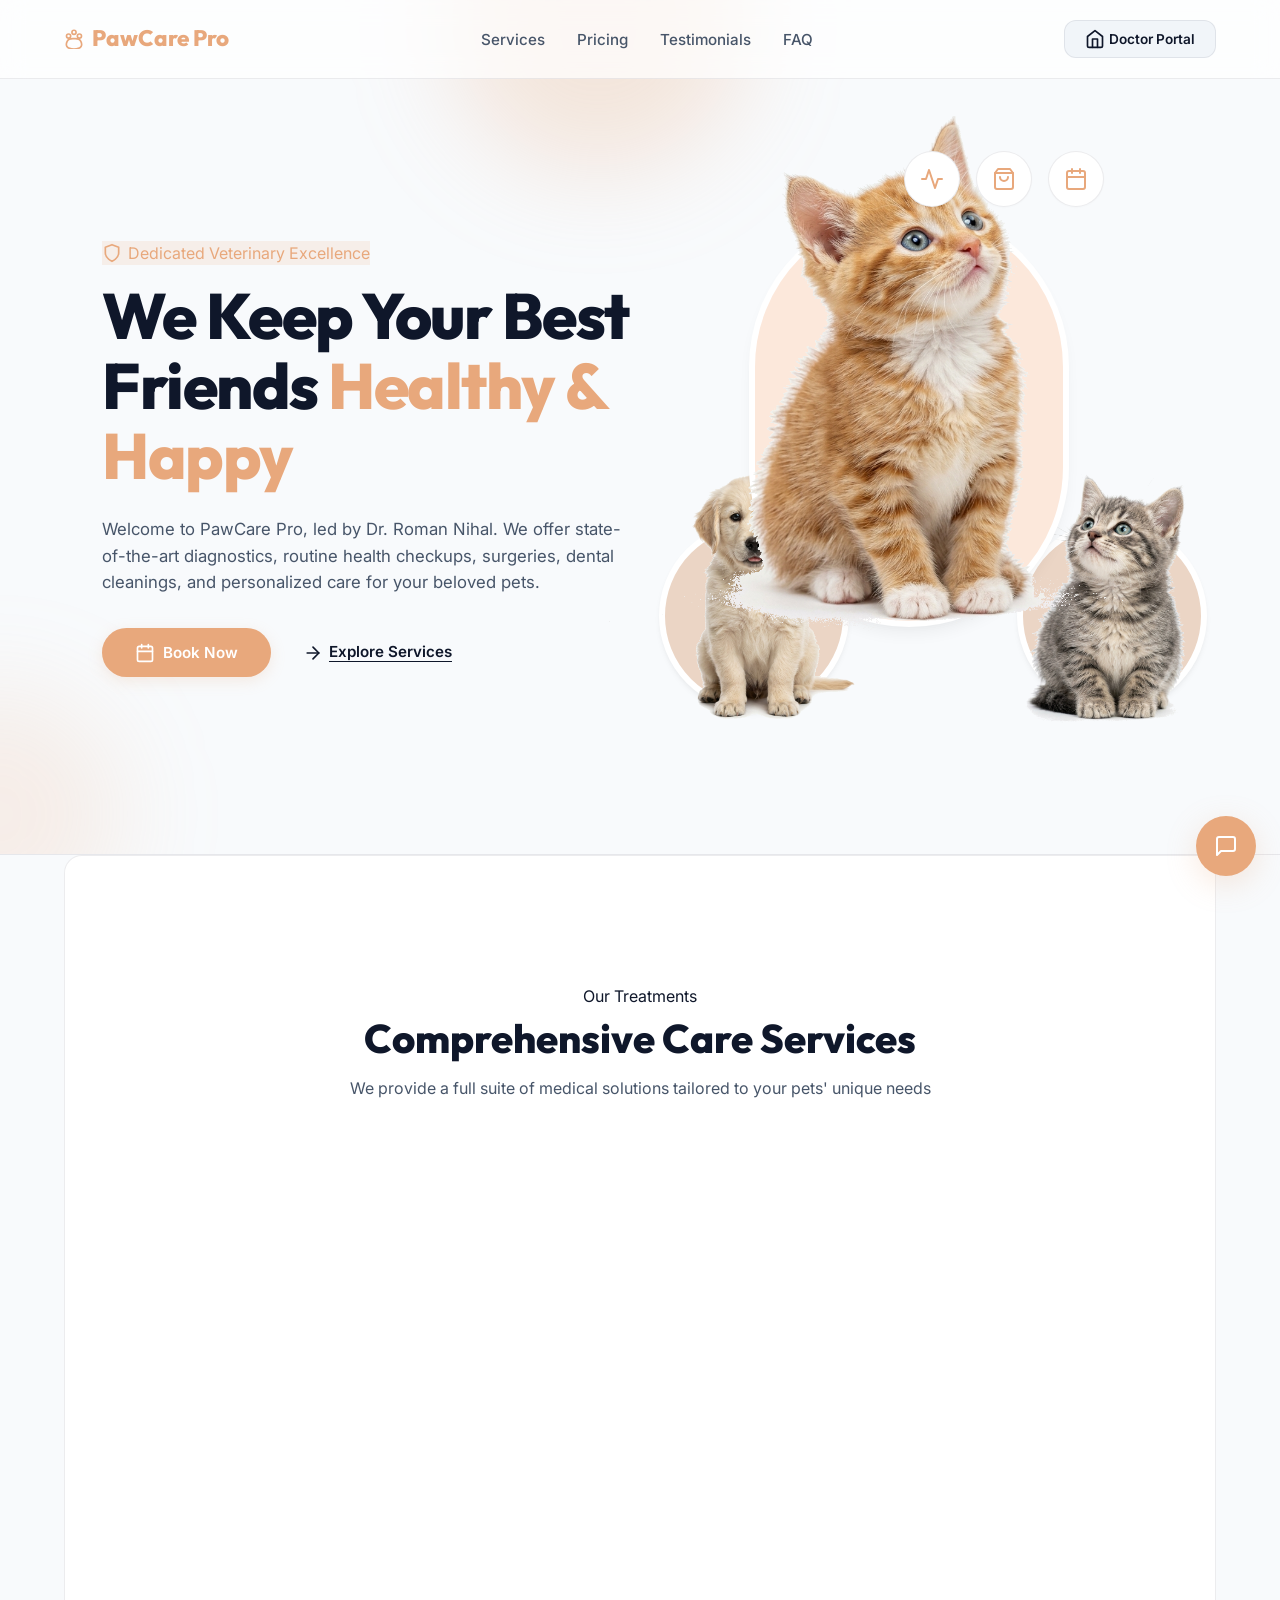
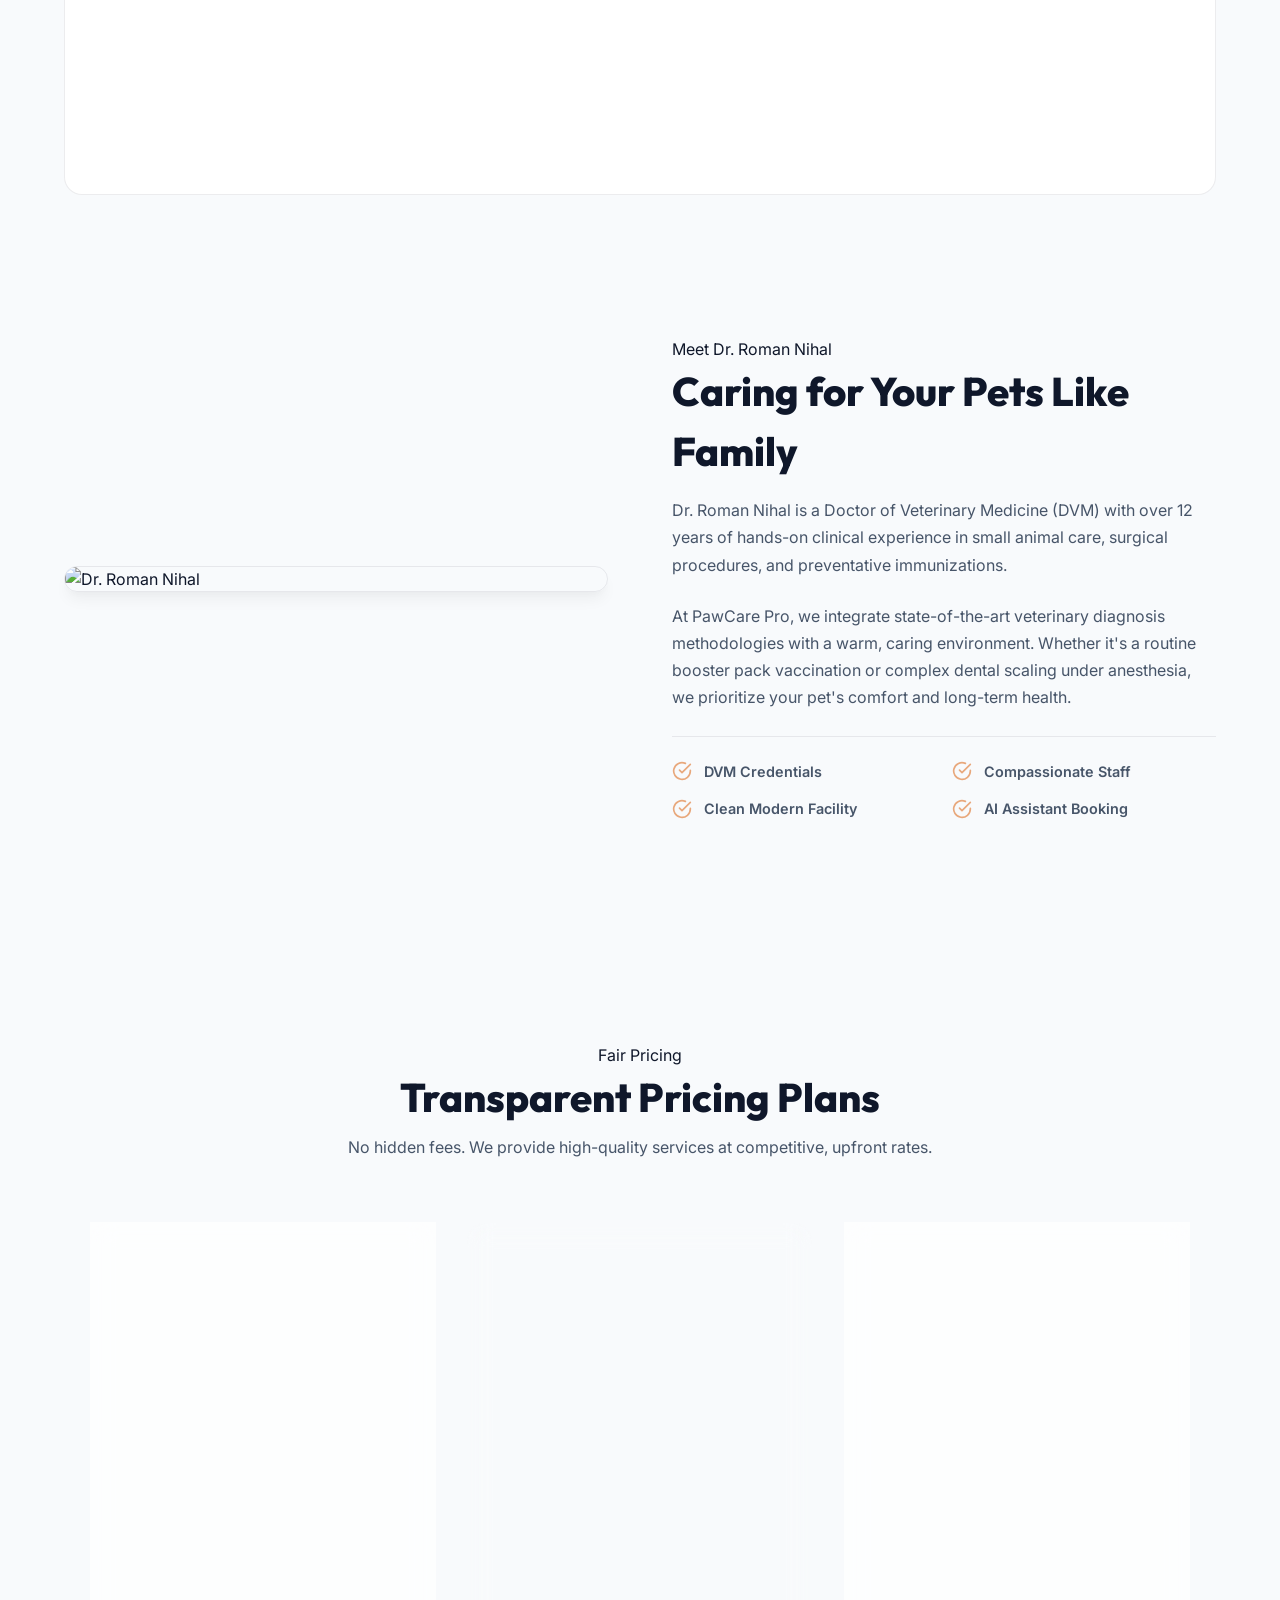
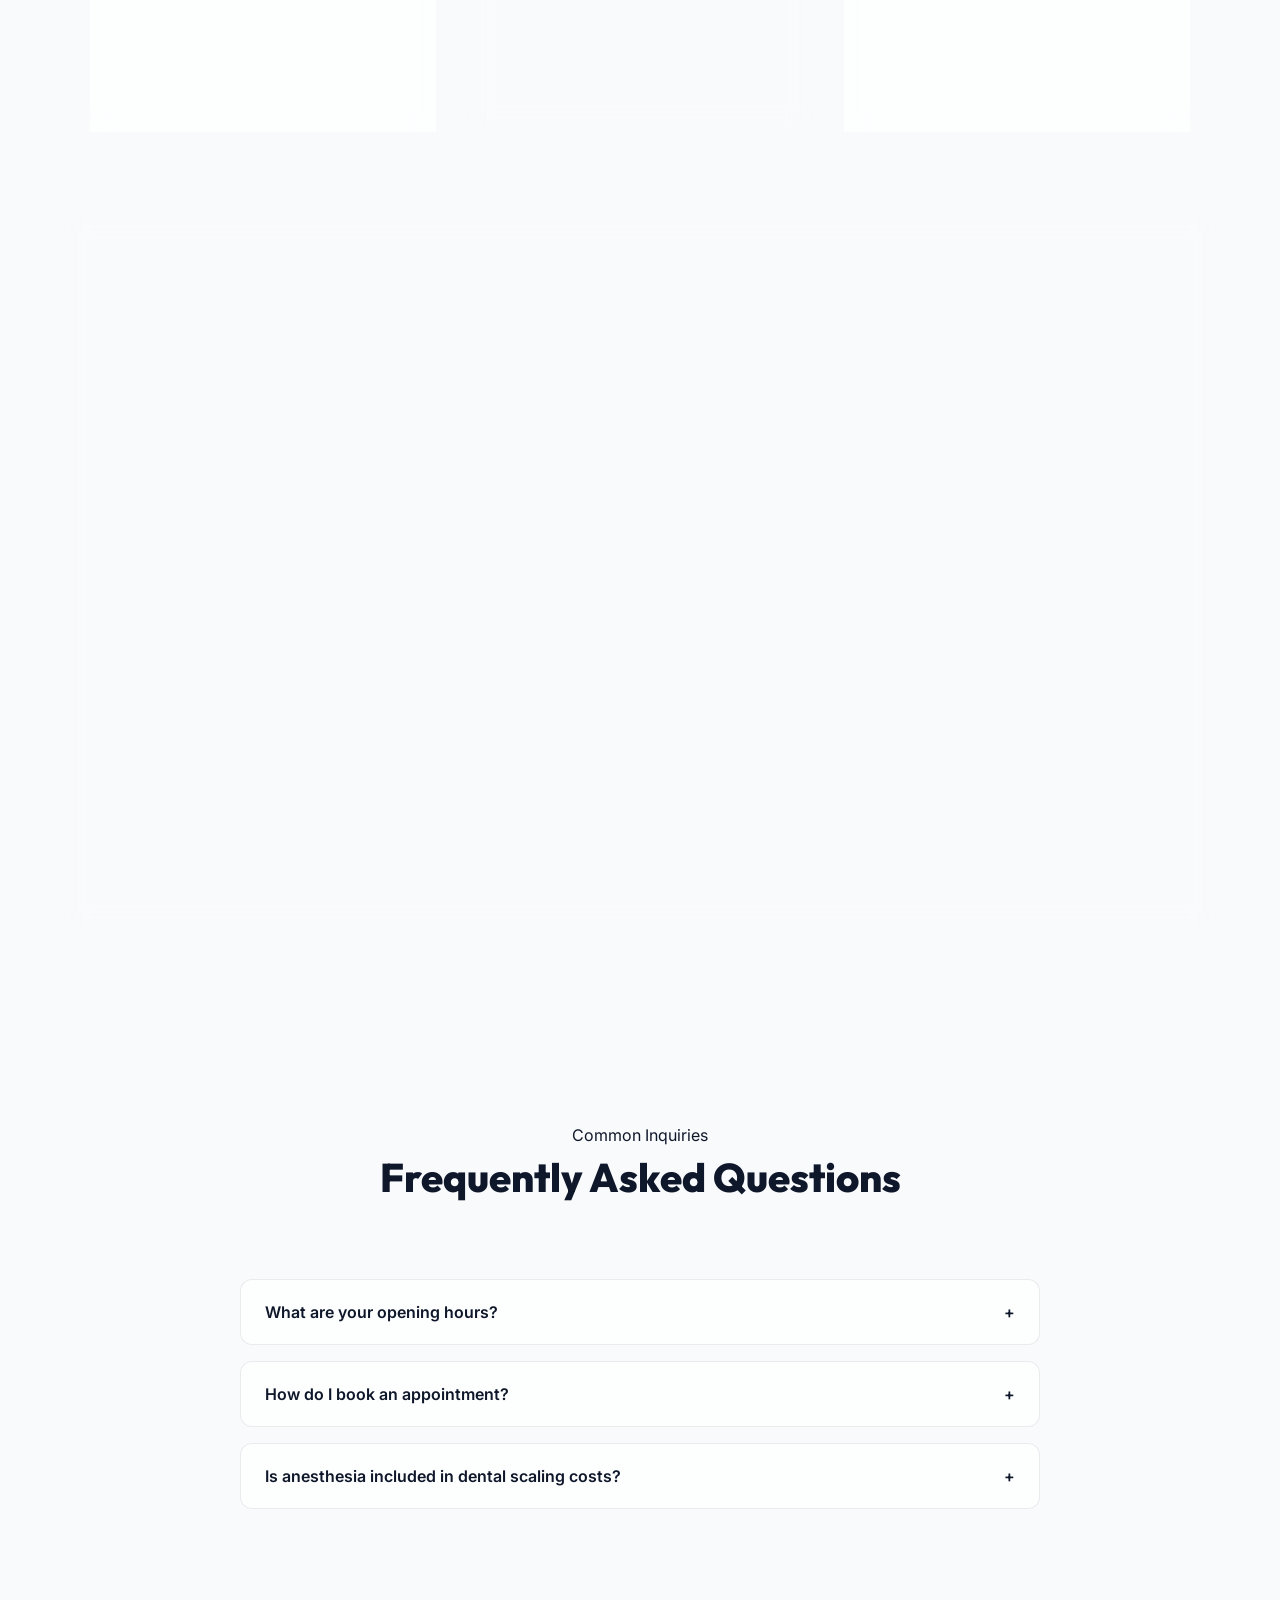
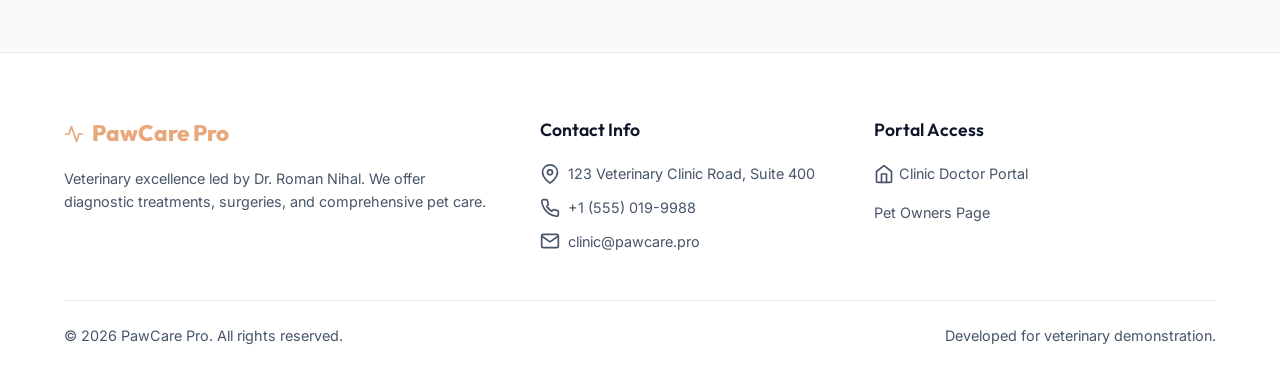
==== commit 93292233: "mobile optimized" ====
--- a/index.html
+++ b/index.html
@@ -27,12 +27,16 @@
       <li><a href="#pricing">Pricing</a></li>
       <li><a href="#testimonials">Testimonials</a></li>
       <li><a href="#faq">FAQ</a></li>
+      <li class="nav-menu-portal-link"><a href="admin.html" style="color: var(--primary);">Doctor Portal</a></li>
     </ul>
-    <div>
-      <a href="admin.html" class="btn btn-secondary" style="padding: 0.5rem 1.25rem; font-size: 0.85rem; display: inline-flex; align-items: center; gap: 0.25rem;">
+    <div style="display: flex; align-items: center; gap: 1rem;">
+      <a href="admin.html" class="btn btn-secondary doctor-portal-btn" style="padding: 0.5rem 1.25rem; font-size: 0.85rem; display: inline-flex; align-items: center; gap: 0.25rem;">
         <svg class="icon" viewBox="0 0 24 24"><path d="M3 9l9-7 9 7v11a2 2 0 0 1-2 2H5a2 2 0 0 1-2-2z"></path><polyline points="9 22 9 12 15 12 15 22"></polyline></svg>
         <span>Doctor Portal</span>
       </a>
+      <button class="mobile-menu-toggle" id="menu-toggle" aria-label="Toggle Navigation" style="display: none;">
+        <svg class="icon" viewBox="0 0 24 24"><line class="line-top" x1="3" y1="6" x2="21" y2="6"></line><line class="line-mid" x1="3" y1="12" x2="21" y2="12"></line><line class="line-bot" x1="3" y1="18" x2="21" y2="18"></line></svg>
+      </button>
     </div>
   </header>
 
@@ -666,6 +670,23 @@
         }
       });
     });
+
+    // Mobile Navigation Toggle
+    const menuToggle = document.getElementById('menu-toggle');
+    const navMenu = document.querySelector('.nav-menu');
+    if (menuToggle && navMenu) {
+      menuToggle.addEventListener('click', () => {
+        navMenu.classList.toggle('active');
+        menuToggle.classList.toggle('active');
+      });
+      // Close mobile menu on clicking any navigation links
+      navMenu.querySelectorAll('a').forEach(link => {
+        link.addEventListener('click', () => {
+          navMenu.classList.remove('active');
+          menuToggle.classList.remove('active');
+        });
+      });
+    }
   </script>
 
 </body>
--- a/css/landing.css
+++ b/css/landing.css
@@ -34,6 +34,10 @@
   align-items: center;
   gap: 2rem;
   list-style: none;
+}
+
+.nav-menu-portal-link {
+  display: none;
 }
 
 .nav-menu a {
@@ -761,42 +765,133 @@
   40% { transform: scale(1.0); }
 }
 
+/* Responsive Layout Rules */
 @media(max-width: 900px) {
-  .hero {
+  /* Navigation */
+  header {
+    padding: 1rem 5%;
+  }
+  
+  .doctor-portal-btn {
+    display: none !important; /* Hide button to clear space */
+  }
+  
+  .mobile-menu-toggle {
+    display: flex !important;
+    align-items: center;
+    justify-content: center;
+    background: none;
+    border: none;
+    color: var(--text-primary);
+    cursor: pointer;
+    padding: 0.5rem;
+    z-index: 1100;
+  }
+  
+  /* Animate menu toggle icon */
+  .mobile-menu-toggle.active .line-mid {
+    opacity: 0;
+  }
+  .mobile-menu-toggle.active .line-top {
+    transform: translateY(6px) rotate(45deg);
+    transform-origin: center;
+  }
+  .mobile-menu-toggle.active .line-bot {
+    transform: translateY(-6px) rotate(-45deg);
+    transform-origin: center;
+  }
+  
+  .nav-menu {
+    display: none;
+    position: fixed;
+    top: 0;
+    left: 0;
+    width: 100%;
+    height: 100vh;
+    background: var(--bg-secondary);
     flex-direction: column;
     justify-content: center;
-    padding: 8rem 5% 4rem 5%;
-    background: linear-gradient(to bottom, rgba(248, 250, 252, 0.95) 60%, rgba(248, 250, 252, 0.5) 100%), 
-                url('https://images.unsplash.com/photo-1628009368231-7bb7cfcb0def?auto=format&fit=crop&w=1200&q=80') no-repeat center right;
-    background-size: cover;
+    align-items: center;
+    gap: 2rem;
+    z-index: 1000;
+    padding: 2rem;
+    box-shadow: var(--shadow-xl);
+  }
+  
+  .nav-menu.active {
+    display: flex;
+  }
+  
+  .nav-menu-portal-link {
+    display: block;
+    margin-top: 1rem;
+    border-top: 1px solid var(--border-color);
+    padding-top: 2rem;
+    width: 100%;
     text-align: center;
   }
+  
+  .nav-menu a {
+    font-size: 1.5rem;
+    font-weight: 700;
+  }
+
+  /* Hero Section Stacking & Adjustments */
+  .hero {
+    display: flex;
+    flex-direction: column;
+    justify-content: center;
+    align-items: center;
+    text-align: center;
+    padding: 7rem 5% 3rem 5%;
+    min-height: auto;
+    gap: 3rem;
+  }
+  
   .hero-content {
     max-width: 100%;
   }
+  
+  .hero-content h1 {
+    font-size: 3rem;
+    letter-spacing: -1px;
+  }
+  
   .hero-ctas {
     justify-content: center;
   }
+  
   .floating-card-1, .floating-card-2 {
     display: none;
   }
+  
+  /* Hero 3D Gallery Scaling */
+  .hero-gallery {
+    transform: scale(0.75);
+    margin: -60px auto;
+    width: 600px;
+    max-width: 600px;
+    height: 560px;
+  }
+  
+  /* Sections Margin/Padding Adjustments */
+  section {
+    padding: 5rem 5% 4rem 5%;
+  }
+  
+  .services-grid {
+    grid-template-columns: repeat(auto-fit, minmax(260px, 1fr));
+    gap: 1.5rem;
+  }
+  
+  .pricing-grid {
+    grid-template-columns: repeat(auto-fit, minmax(280px, 1fr));
+    gap: 1.5rem;
+  }
+  
   .footer-grid {
     grid-template-columns: 1fr;
-    gap: 2rem;
-  }
-  header {
-    padding: 1rem 5%;
-  }
-  .nav-menu {
-    display: none;
-  }
-}
-@media(max-width: 480px) {
-    .chat-panel {
-    width: 320px;
-    height: 480px;
-    right: 12px;
-    bottom: 84px;
+    gap: 2.5rem;
   }
 }
 
@@ -908,3 +1003,59 @@
     gap: 2rem;
   }
 }
+
+@media(max-width: 600px) {
+  .hero-content h1 {
+    font-size: 2.35rem;
+    letter-spacing: -0.5px;
+  }
+  
+  .hero-content p {
+    font-size: 0.95rem;
+    line-height: 1.5;
+  }
+  
+  .hero-ctas {
+    flex-direction: column;
+    gap: 1rem;
+    width: 100%;
+  }
+  
+  .hero-ctas .btn, .hero-ctas a {
+    width: 100%;
+    justify-content: center;
+  }
+  
+  /* Scale gallery down to fit phone viewports completely */
+  .hero-gallery {
+    transform: scale(0.5);
+    margin: -140px auto;
+    width: 600px;
+    max-width: 600px;
+  }
+  
+  .sec-title-container {
+    margin-bottom: 2.5rem;
+  }
+  
+  .sec-title-container h2 {
+    font-size: 2rem;
+  }
+  
+  .testimonial-card-marquee {
+    width: 290px;
+    padding: 1.5rem;
+  }
+  
+  .testimonial-text {
+    font-size: 0.85rem;
+    line-height: 1.4;
+  }
+  
+  .chat-panel {
+    width: calc(100vw - 32px);
+    height: 80vh;
+    right: 16px;
+    bottom: 80px;
+  }
+}
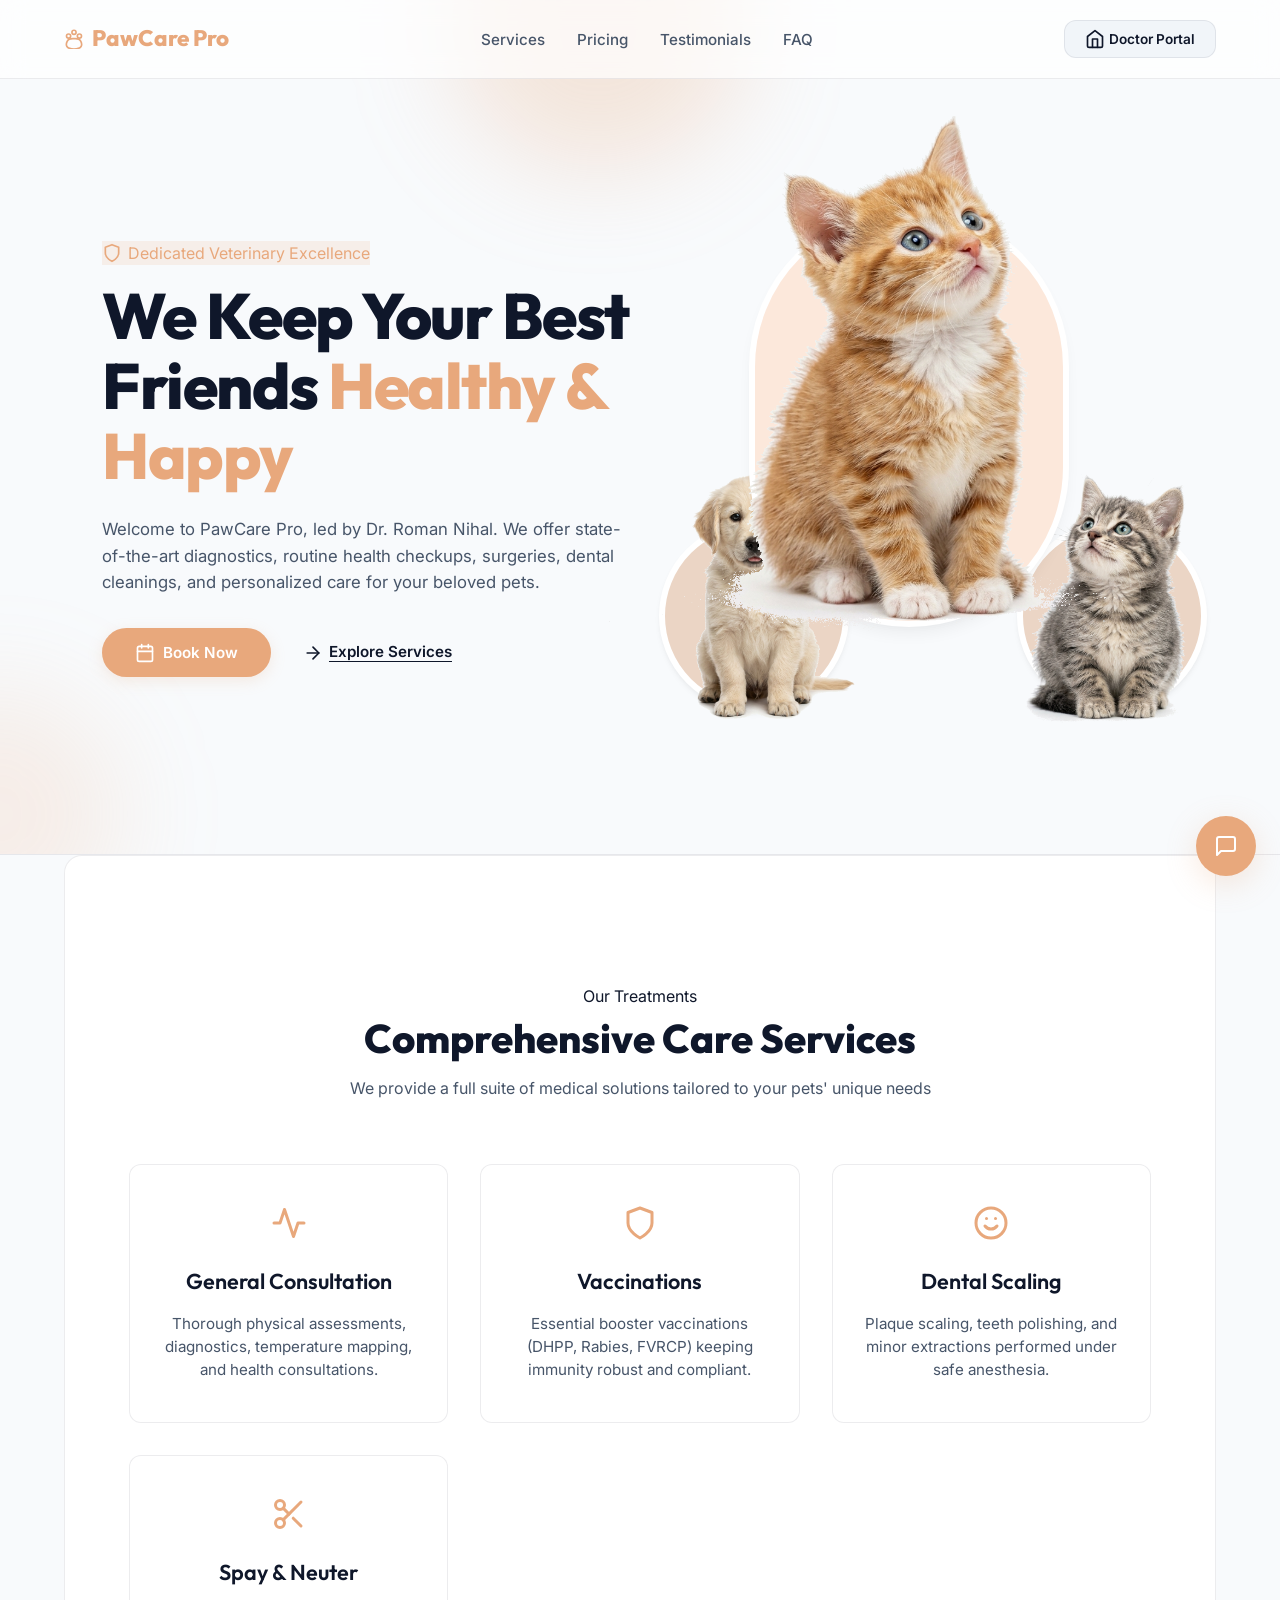
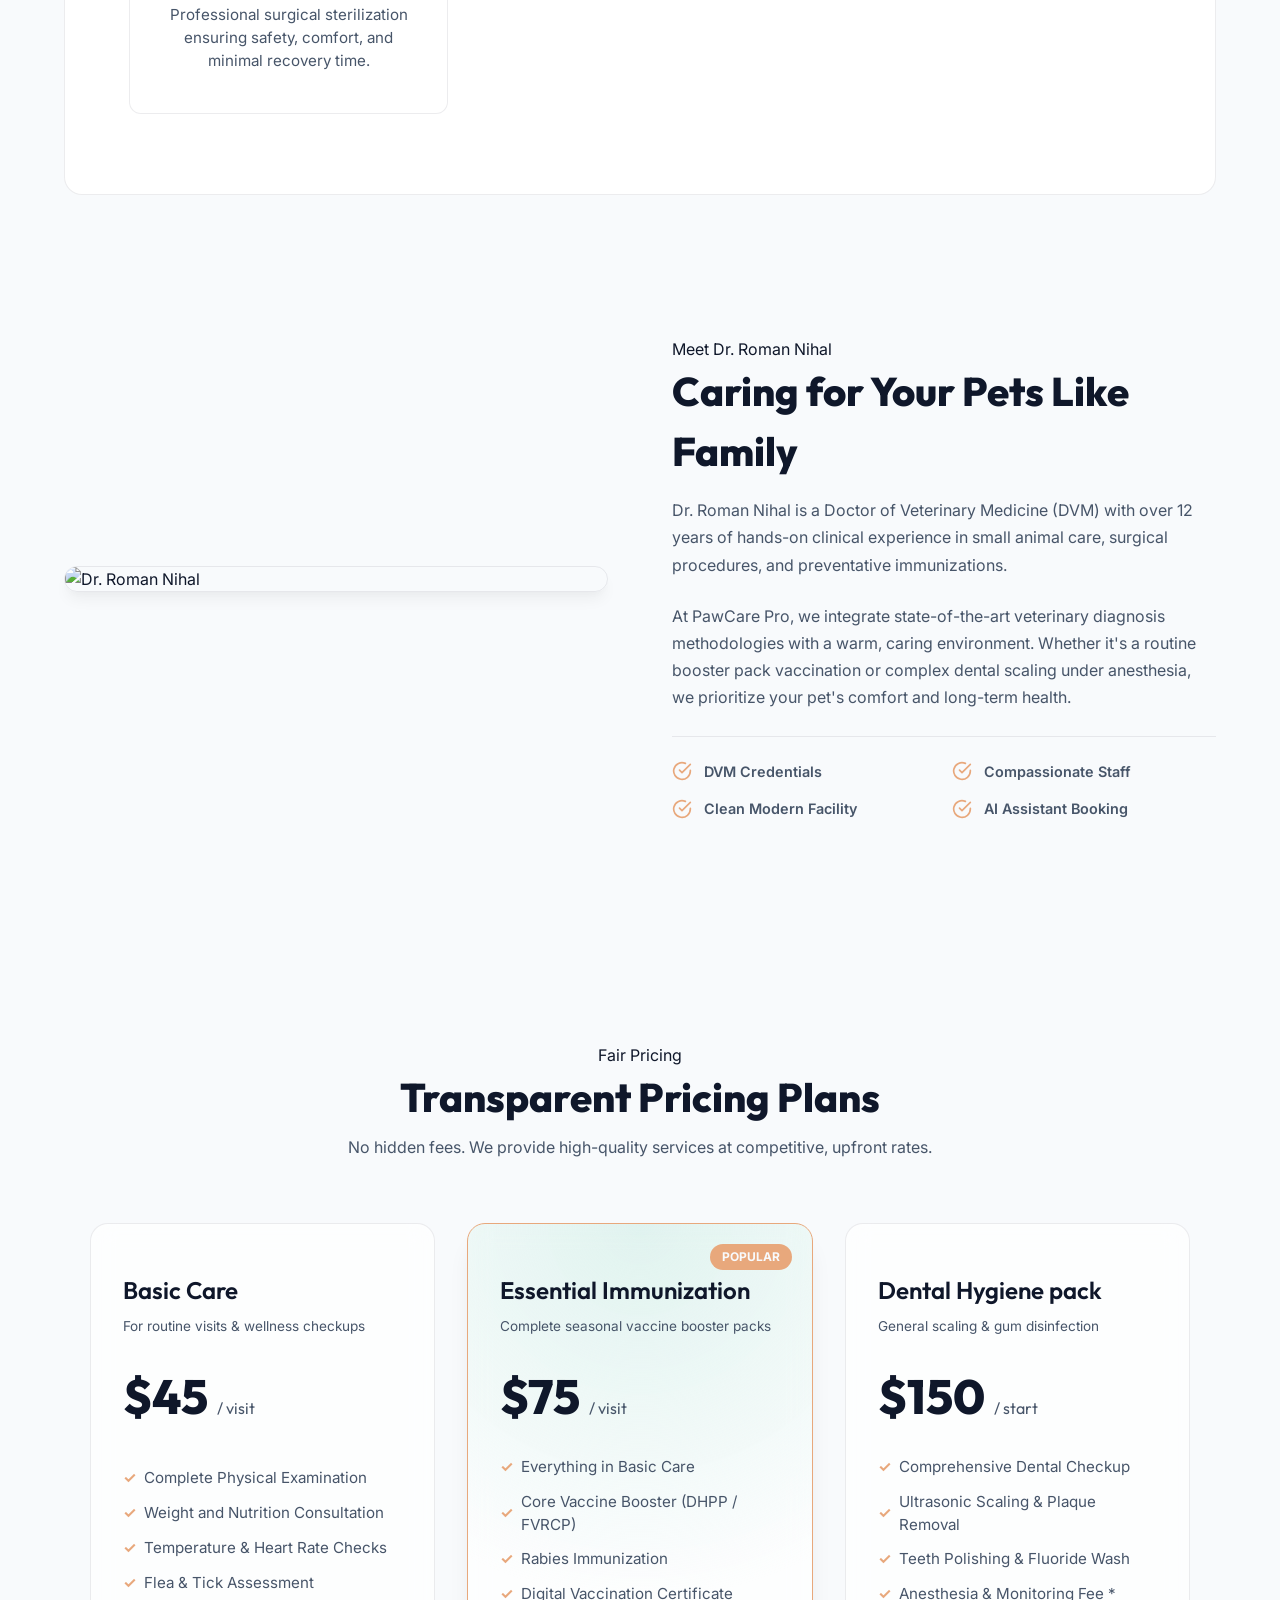
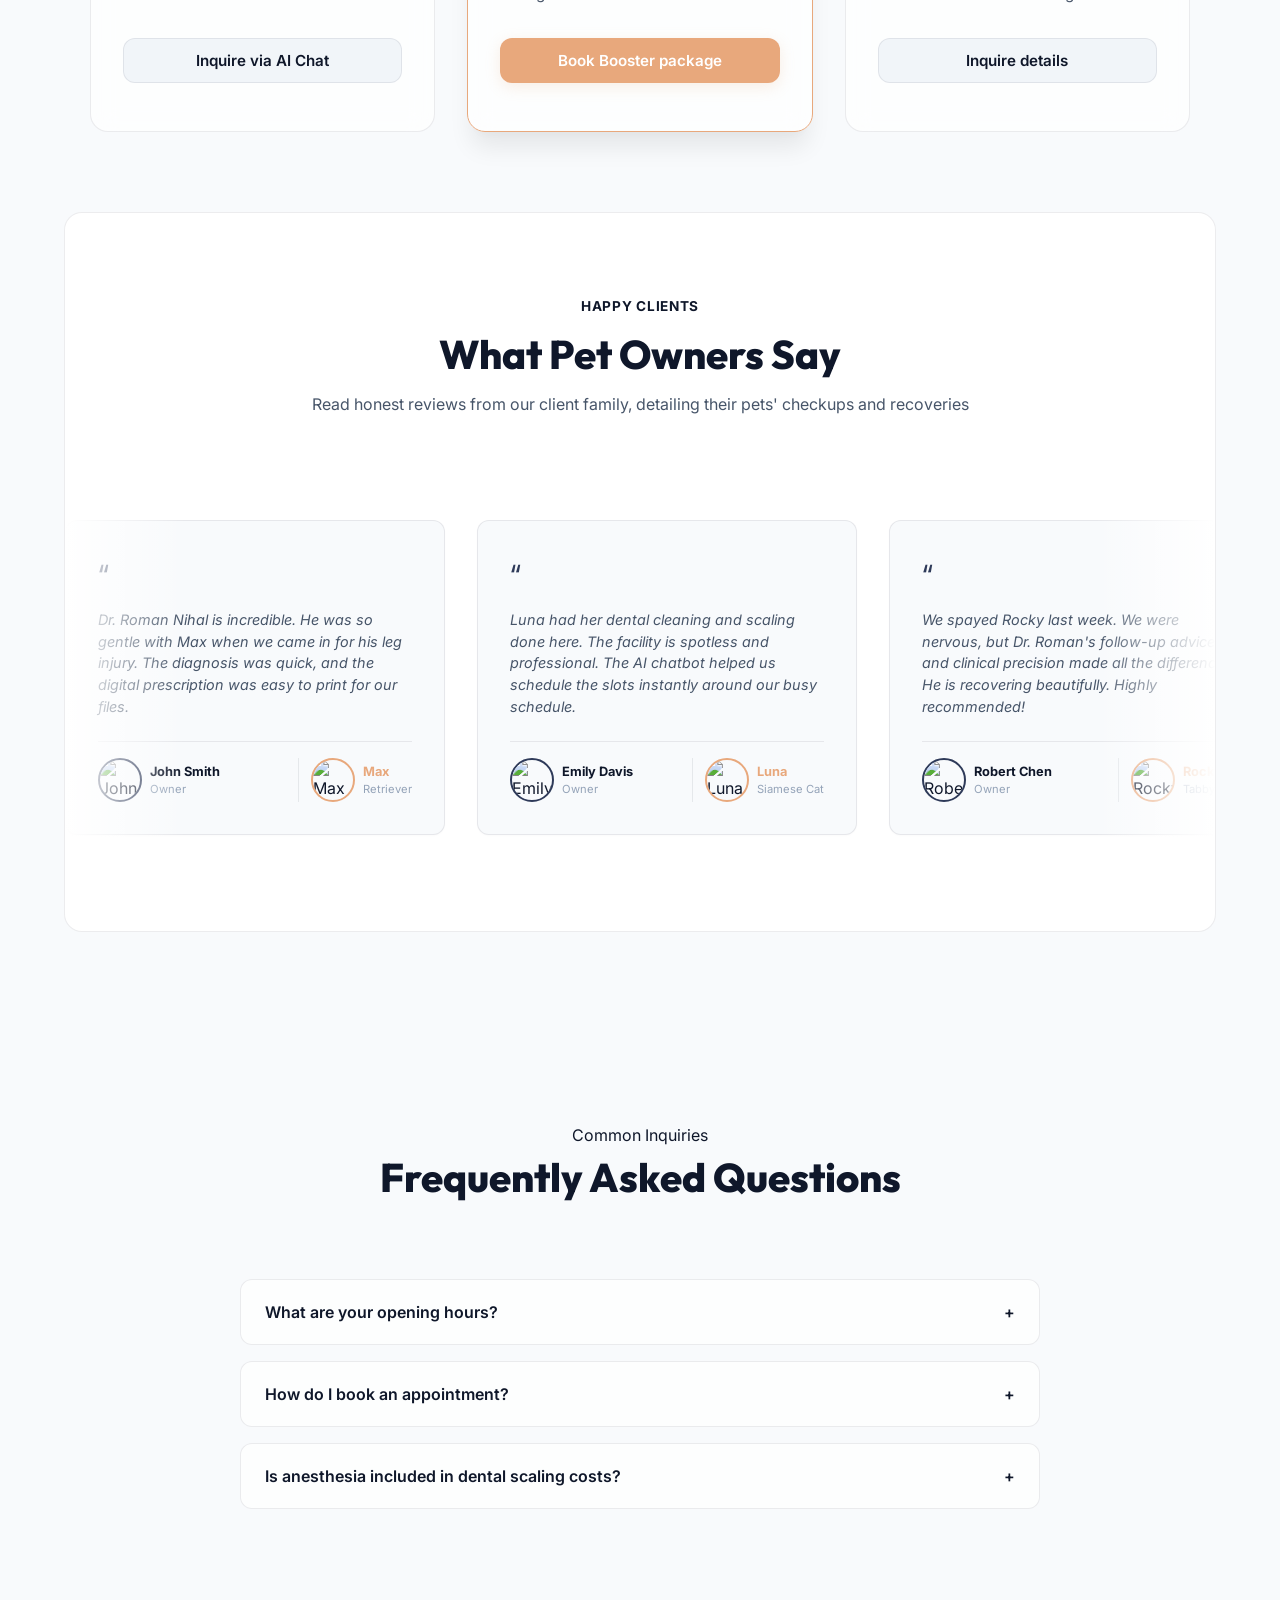
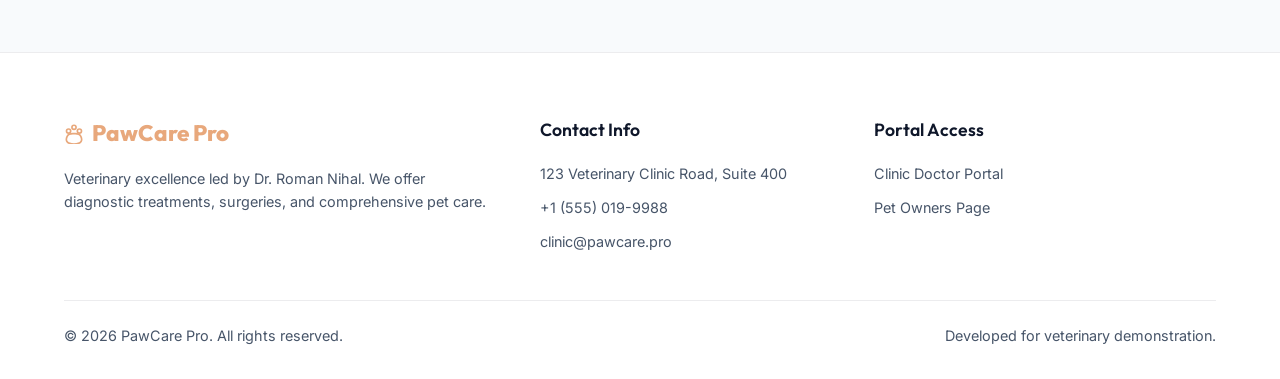
==== commit 054bd196: "fixed UI bugs" ====
--- a/index.html
+++ b/index.html
@@ -65,18 +65,6 @@
     
     <!-- Dribbble-inspired Pet Gallery Layout -->
     <div class="hero-gallery">
-      <!-- Top floating badge bubbles -->
-      <div class="gallery-badges-row">
-        <div class="gallery-badge-circle">
-          <svg class="icon" viewBox="0 0 24 24"><polyline points="22 12 18 12 15 21 9 3 6 12 2 12"></polyline></svg>
-        </div>
-        <div class="gallery-badge-circle">
-          <svg class="icon" viewBox="0 0 24 24"><path d="M6 2L3 6v14a2 2 0 0 0 2 2h14a2 2 0 0 0 2-2V6l-3-4z"></path><line x1="3" y1="6" x2="21" y2="6"></line><path d="M16 10a4 4 0 0 1-8 0"></path></svg>
-        </div>
-        <div class="gallery-badge-circle">
-          <svg class="icon" viewBox="0 0 24 24"><rect x="3" y="4" width="18" height="18" rx="2" ry="2"></rect><line x1="16" y1="2" x2="16" y2="6"></line><line x1="8" y1="2" x2="8" y2="6"></line><line x1="3" y1="10" x2="21" y2="10"></line></svg>
-        </div>
-      </div>
 
       <!-- Left flanking sleeping puppy (3D Pop-out) -->
       <div class="gallery-left-container">
@@ -228,7 +216,7 @@
   <!-- Testimonials Section -->
   <section id="testimonials" class="glass-panel" style="margin: 0 5%; border-radius: var(--radius-lg); background: var(--bg-secondary); padding: 4rem 0;">
     <div class="sec-title-container" style="padding: 0 5%;">
-      <span class="badge badge-success" style="margin-bottom: 0.5rem; background: var(--primary-glow); color: var(--primary);">Happy Clients</span>
+      <span style="margin-bottom: 0.5rem; display: inline-block; font-weight: 700; text-transform: uppercase; font-size: 0.85rem; letter-spacing: 0.05em; color: var(--text-primary);">Happy Clients</span>
       <h2>What Pet Owners Say</h2>
       <p style="margin-top: 0.25rem; color: var(--text-secondary);">Read honest reviews from our client family, detailing their pets' checkups and recoveries</p>
     </div>
@@ -566,7 +554,12 @@
     <div class="footer-grid">
       <div class="footer-col">
         <a href="#" class="logo" style="margin-bottom: 1rem;">
-          <svg class="icon" viewBox="0 0 24 24" style="color: var(--primary);"><path d="M22 12h-4l-3 9L9 3l-3 9H2"></path></svg>
+          <svg class="icon" viewBox="0 0 24 24" fill="currentColor" stroke="none" style="color: var(--primary);">
+            <circle cx="12" cy="4" r="2.5"></circle>
+            <circle cx="5.5" cy="8.5" r="2.5"></circle>
+            <circle cx="18.5" cy="8.5" r="2.5"></circle>
+            <path d="M10.5 11.5c-2.3 0-5.7 1.2-6.7 3.4C2.7 17.2 2.5 19.5 3.5 21c1 1.5 4 3 8.5 3s7.5-1.5 8.5-3c1-1.5.8-3.8-.3-6.1-1-2.2-4.4-3.4-6.7-3.4h-3Z"></path>
+          </svg>
           <span class="text-gradient-primary">PawCare Pro</span>
         </a>
         <p style="margin-top: 0.5rem; line-height: 1.6;">
@@ -577,15 +570,12 @@
         <h3>Contact Info</h3>
         <ul>
           <li style="display: flex; align-items: center; gap: 0.5rem;">
-            <svg class="icon" viewBox="0 0 24 24"><path d="M21 10c0 7-9 13-9 13s-9-6-9-13a9 9 0 0 1 18 0z"></path><circle cx="12" cy="10" r="3"></circle></svg>
             <span>123 Veterinary Clinic Road, Suite 400</span>
           </li>
           <li style="display: flex; align-items: center; gap: 0.5rem;">
-            <svg class="icon" viewBox="0 0 24 24"><path d="M22 16.92v3a2 2 0 0 1-2.18 2 19.79 19.79 0 0 1-8.63-3.07 19.5 19.5 0 0 1-6-6 19.79 19.79 0 0 1-3.07-8.67A2 2 0 0 1 4.11 2h3a2 2 0 0 1 2 1.72 12.84 12.84 0 0 0 .7 2.81 2 2 0 0 1-.45 2.11L8.09 9.91a16 16 0 0 0 6 6l1.27-1.27a2 2 0 0 1 2.11-.45 12.84 12.84 0 0 0 2.81.7A2 2 0 0 1 22 16.92z"></path></svg>
             <span>+1 (555) 019-9988</span>
           </li>
           <li style="display: flex; align-items: center; gap: 0.5rem;">
-            <svg class="icon" viewBox="0 0 24 24"><path d="M4 4h16c1.1 0 2 .9 2 2v12c0 1.1-.9 2-2 2H4c-1.1 0-2-.9-2-2V6c0-1.1.9-2 2-2z"></path><polyline points="22,6 12,13 2,6"></polyline></svg>
             <span>clinic@pawcare.pro</span>
           </li>
         </ul>
@@ -595,7 +585,6 @@
         <ul>
           <li>
             <a href="admin.html" style="display: inline-flex; align-items: center; gap: 0.35rem;">
-              <svg class="icon" viewBox="0 0 24 24"><path d="M3 9l9-7 9 7v11a2 2 0 0 1-2 2H5a2 2 0 0 1-2-2z"></path><polyline points="9 22 9 12 15 12 15 22"></polyline></svg>
               <span>Clinic Doctor Portal</span>
             </a>
           </li>
--- a/css/landing.css
+++ b/css/landing.css
@@ -362,6 +362,14 @@
   display: flex;
   flex-direction: column;
   justify-content: space-between;
+  transition: all var(--transition-normal);
+  cursor: pointer;
+}
+
+.pricing-card:hover {
+  transform: translateY(-8px);
+  border-color: var(--primary);
+  box-shadow: 0 10px 30px rgba(16, 185, 129, 0.1);
 }
 
 .pricing-card.popular {
@@ -512,15 +520,20 @@
 }
 
 .faq-answer {
-  padding: 0 1.5rem 1.5rem 1.5rem;
+  max-height: 0;
+  overflow: hidden;
+  padding: 0 1.5rem;
   color: var(--text-secondary);
   font-size: 0.95rem;
   line-height: 1.6;
-  display: none;
+  transition: max-height var(--transition-normal), padding var(--transition-normal), opacity var(--transition-normal);
+  opacity: 0;
 }
 
 .faq-item.active .faq-answer {
-  display: block;
+  max-height: 250px;
+  padding: 0 1.5rem 1.5rem 1.5rem;
+  opacity: 1;
 }
 
 .faq-item.active .faq-question span {
@@ -766,7 +779,7 @@
 }
 
 /* Responsive Layout Rules */
-@media(max-width: 900px) {
+@media (max-width: 900px) {
   /* Navigation */
   header {
     padding: 1rem 5%;
@@ -998,13 +1011,28 @@
 }
 
 @media (max-width: 900px) {
+  .hero {
+    grid-template-columns: 1fr;
+    text-align: center;
+    padding-top: 6rem;
+    gap: 1rem;
+  }
+  
+  .hero-content {
+    margin: 0 auto;
+  }
+
+  .hero-ctas {
+    justify-content: center;
+  }
+
   .about-section {
     grid-template-columns: 1fr;
     gap: 2rem;
   }
 }
 
-@media(max-width: 600px) {
+@media (max-width: 600px) {
   .hero-content h1 {
     font-size: 2.35rem;
     letter-spacing: -0.5px;
